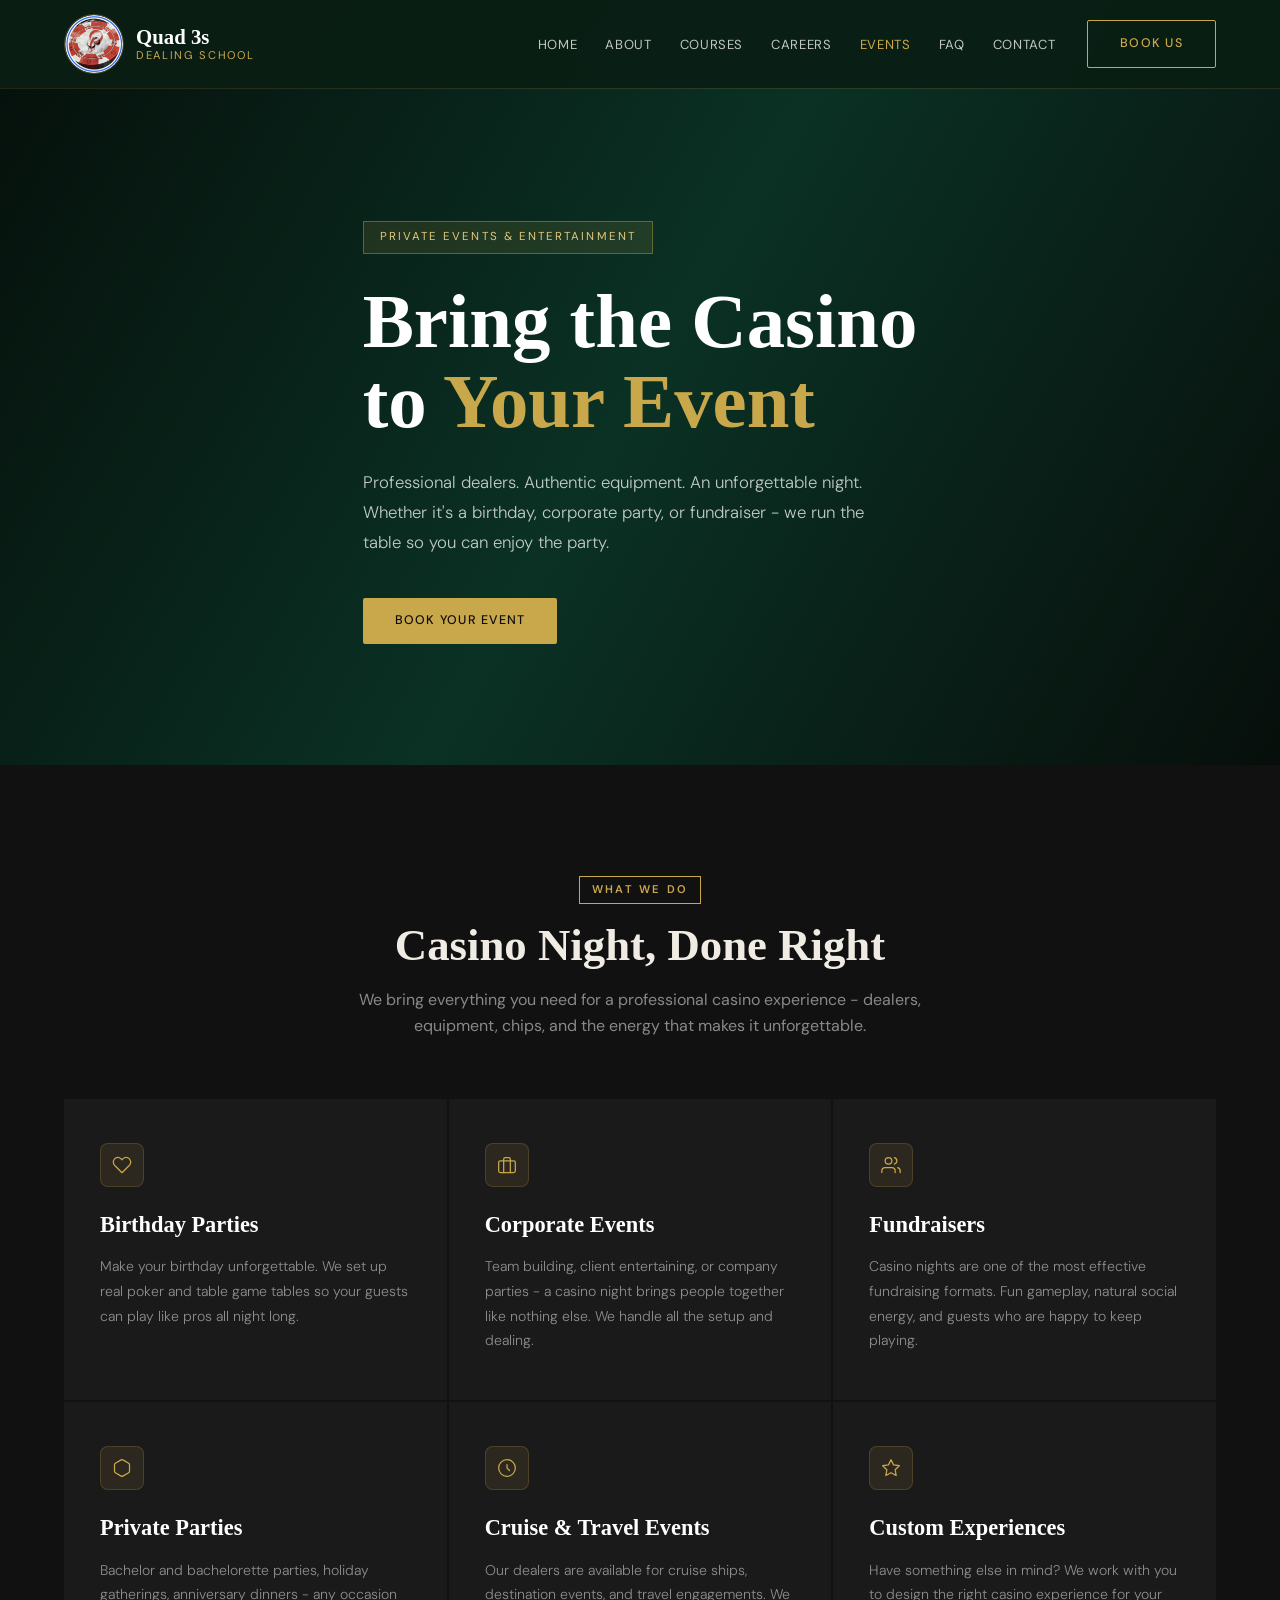
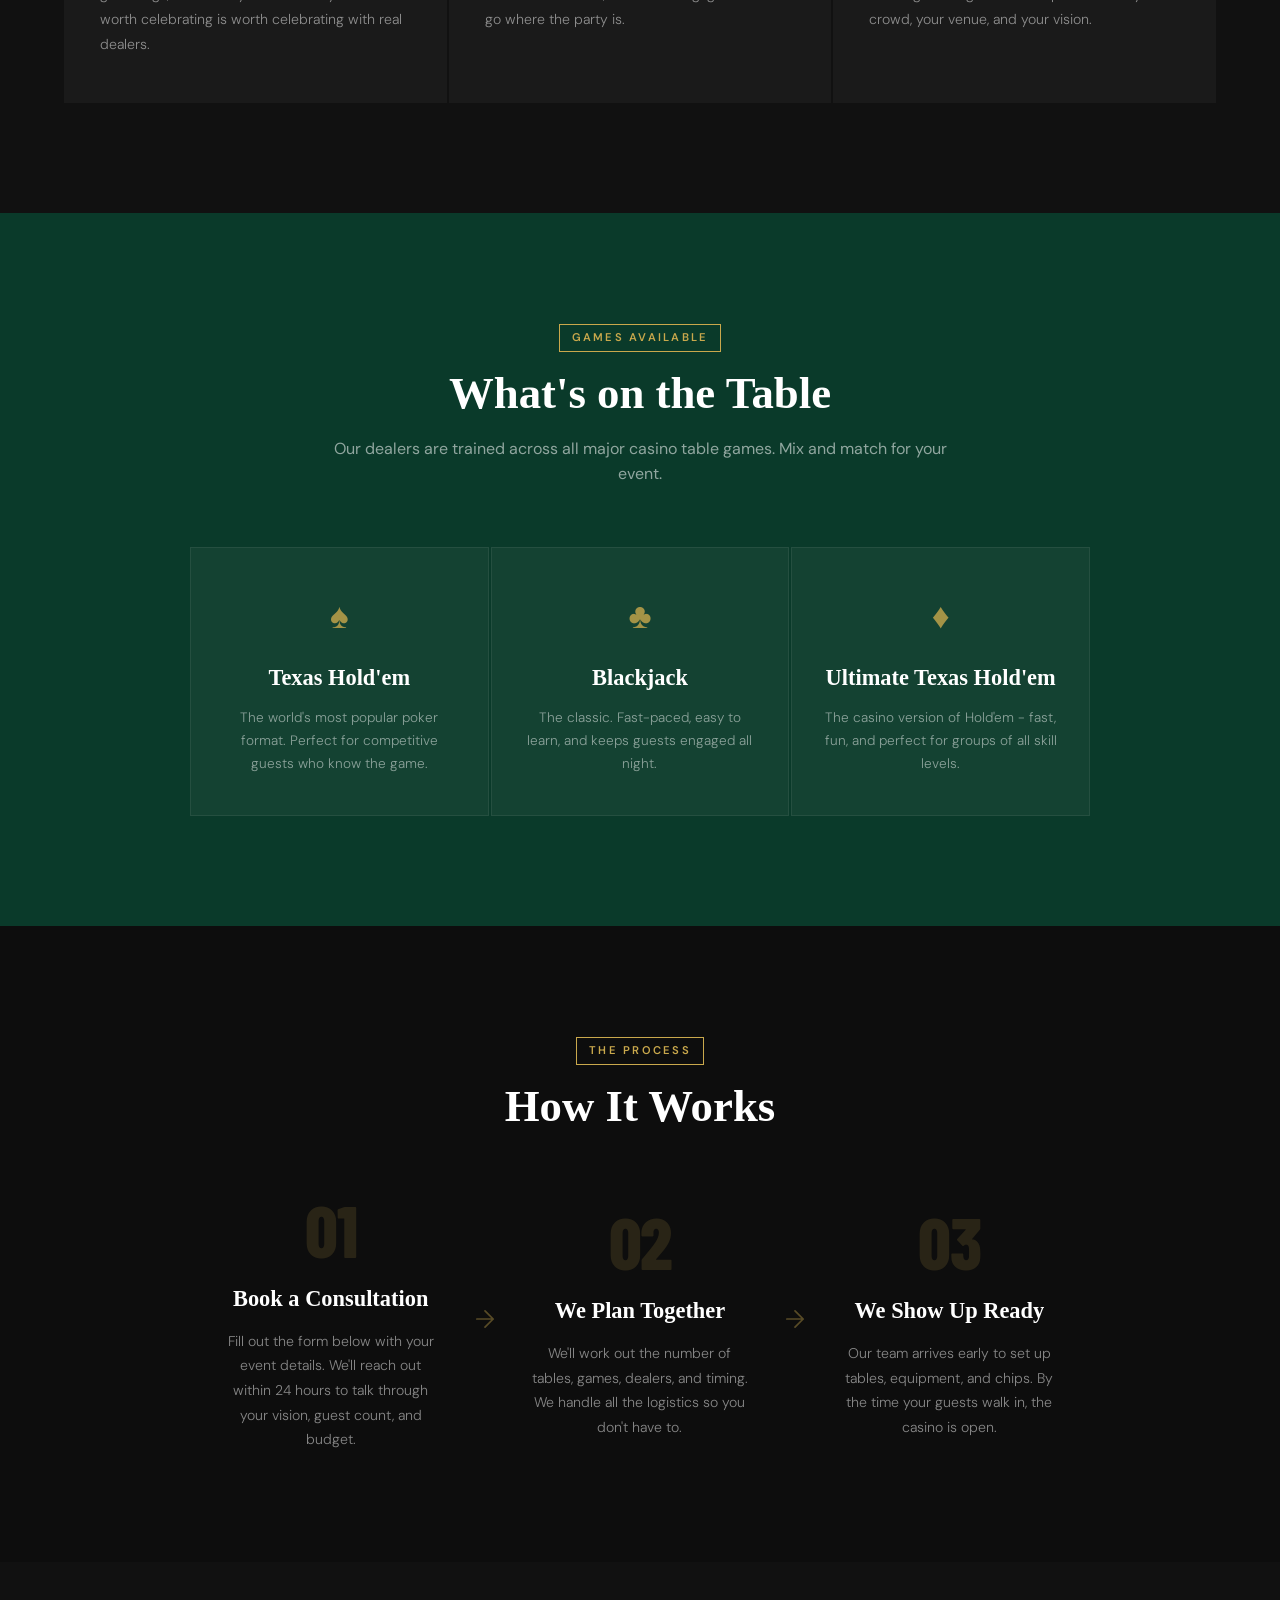
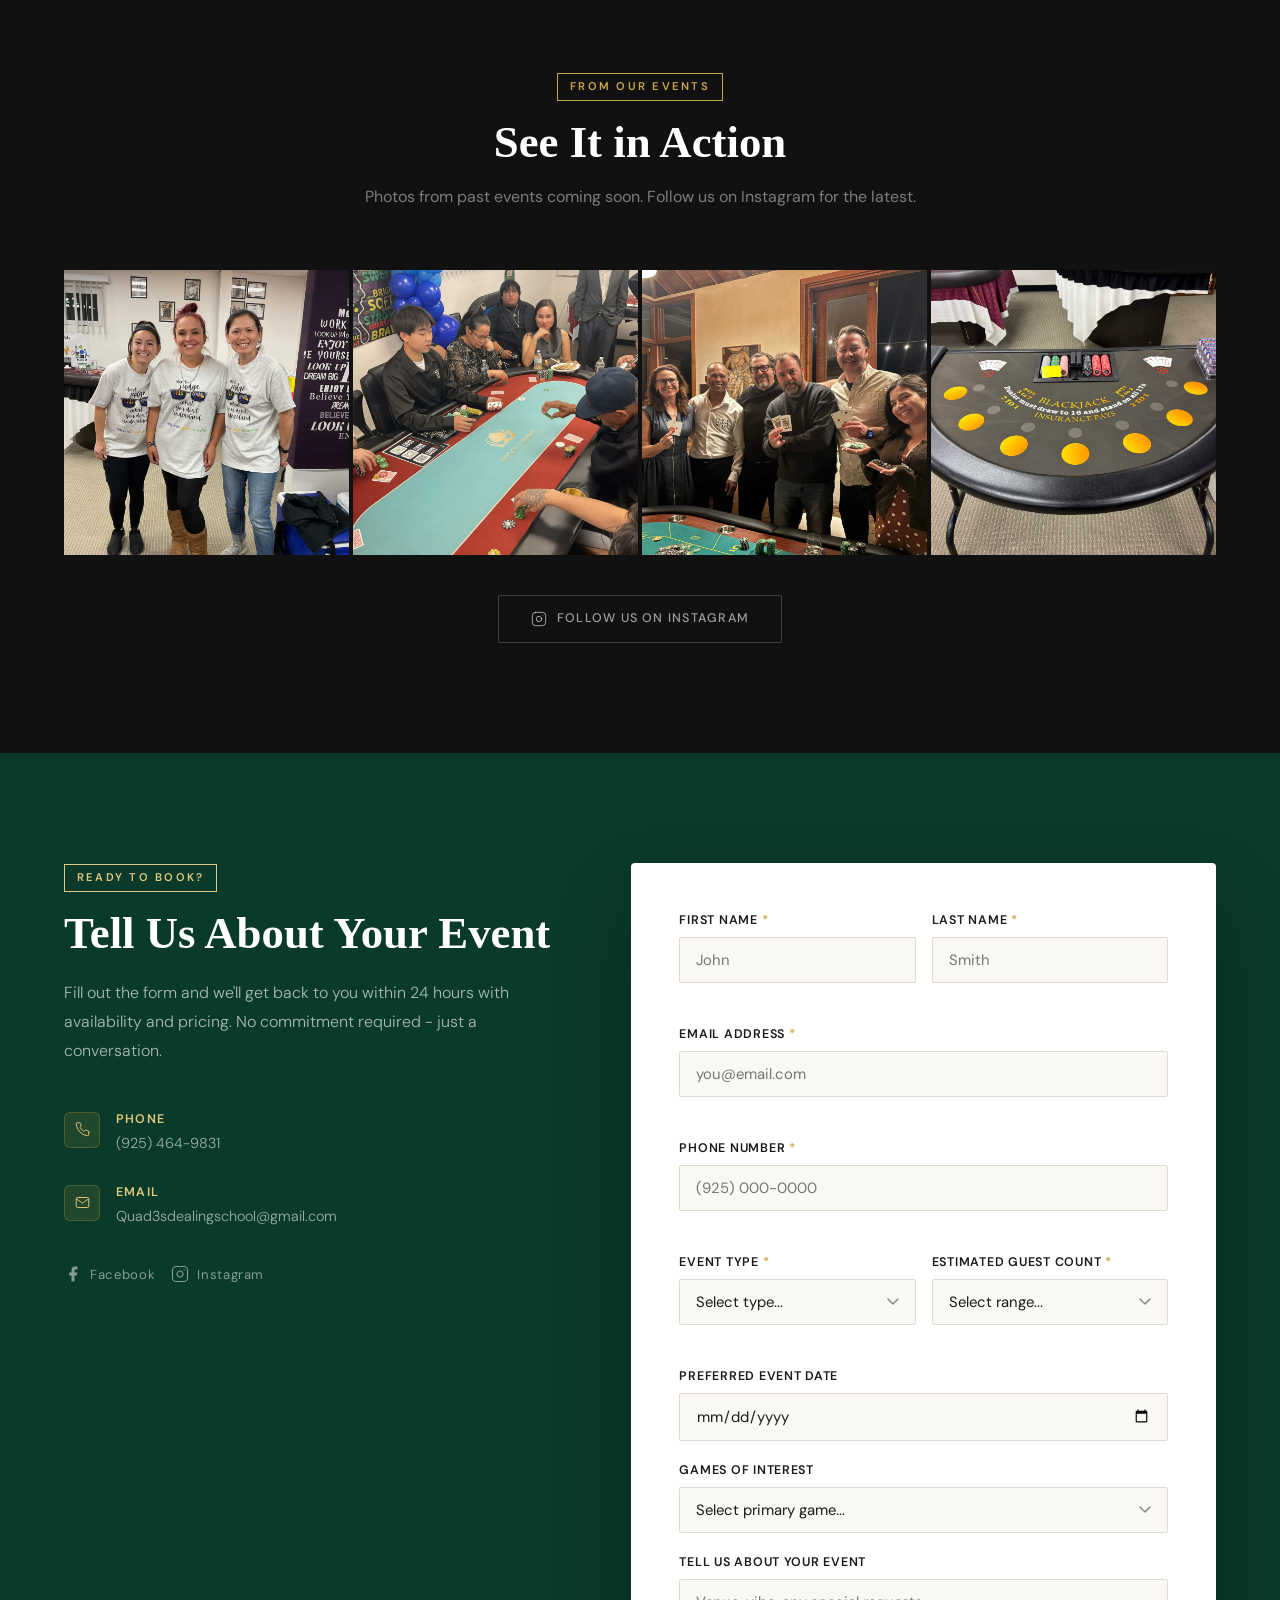
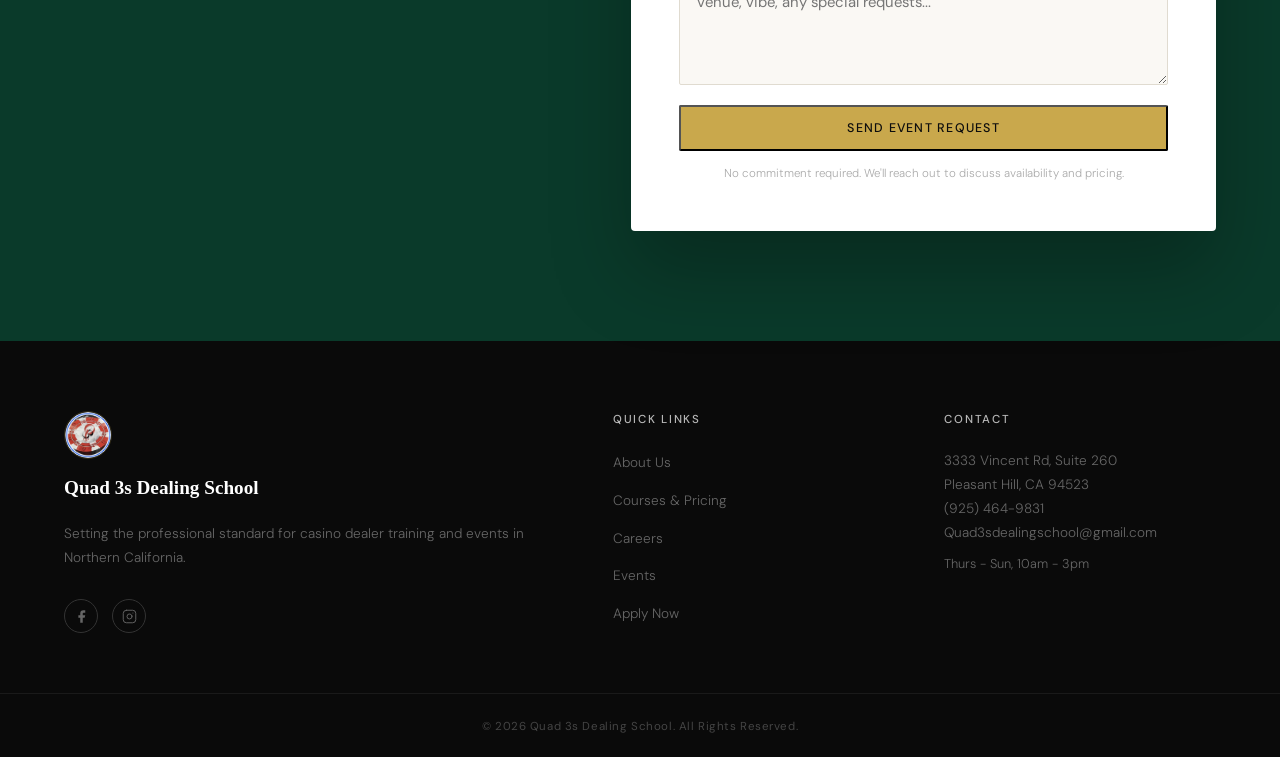
==== quad3s-events.html @ 9fac5dba "Add files via upload" ====
<!DOCTYPE html>
<html lang="en">
<head>
    <meta charset="UTF-8">
    <meta name="viewport" content="width=device-width, initial-scale=1.0">
    <title>Events & Booking | Quad 3s Dealing School</title>
    <link rel="icon" type="image/png" href="logo.png">
    <link rel="stylesheet" href="quad3s.css">
    <link rel="stylesheet" href="quad3s-events.css">
    <link rel="preconnect" href="https://fonts.googleapis.com">
    <link rel="preconnect" href="https://fonts.gstatic.com" crossorigin>
    <link href="https://fonts.googleapis.com/css2?family=Cormorant+Garamond:wght@400;600;700&family=DM+Sans:wght@300;400;500;600&family=Barlow+Condensed:wght@700;800&display=swap" rel="stylesheet">
</head>
<body class="events-page">

<!-- Sticky Navigation -->
    <nav id="navbar" class="scrolled">
        <div class="container nav-container">
            <div class="logo">
                <a href="quad3s.html">
                    <img src="logo.png" alt="Quad 3s Dealing School Logo" width="60" height="60">
                    <span class="logo-text">Quad 3s<span class="logo-sub">Dealing School</span></span>
                </a>
            </div>
            <ul class="nav-links">
                <li><a href="quad3s.html">Home</a></li>
                <li><a href="quad3s.html#about">About</a></li>
                <li><a href="quad3s.html#courses">Courses</a></li>
                <li><a href="quad3s.html#careers">Careers</a></li>
                <li><a href="quad3s-events.html" class="active">Events</a></li>
                <li><a href="quad3s.html#faq">FAQ</a></li>
                <li><a href="quad3s.html#contact">Contact</a></li>
            </ul>
            <div class="nav-cta">
                <a href="#book" class="btn btn-outline">Book Us</a>
            </div>
            <div class="menu-toggle" id="mobile-menu">
                <span class="bar"></span>
                <span class="bar"></span>
                <span class="bar"></span>
            </div>
        </div>
    </nav>

<!-- Events Hero -->
    <header class="events-hero">
        <div class="events-hero-overlay"></div>
        <div class="container events-hero-content">
            <div class="hero-badge">Private Events & Entertainment</div>
            <h1>Bring the Casino<br>to <span class="text-gold">Your Event</span></h1>
            <p>Professional dealers. Authentic equipment. An unforgettable night. Whether it's a birthday, corporate party, or fundraiser - we run the table so you can enjoy the party.</p>
            <a href="#book" class="btn btn-primary">Book Your Event</a>
        </div>
    </header>

<!-- What We Offer -->
    <section class="events-what">
        <div class="container">
            <div class="section-header">
                <div class="section-label">What We Do</div>
                <h2>Casino Night, Done Right</h2>
                <p>We bring everything you need for a professional casino experience - dealers, equipment, chips, and the energy that makes it unforgettable.</p>
            </div>
            <div class="events-offer-grid">
                <div class="offer-card">
                    <div class="offer-icon">
                        <svg viewBox="0 0 24 24" fill="none" stroke="currentColor" stroke-width="1.5" stroke-linecap="round" stroke-linejoin="round"><path d="M20.84 4.61a5.5 5.5 0 0 0-7.78 0L12 5.67l-1.06-1.06a5.5 5.5 0 0 0-7.78 7.78l1.06 1.06L12 21.23l7.78-7.78 1.06-1.06a5.5 5.5 0 0 0 0-7.78z"/></svg>
                    </div>
                    <h3>Birthday Parties</h3>
                    <p>Make your birthday unforgettable. We set up real poker and table game tables so your guests can play like pros all night long.</p>
                </div>
                <div class="offer-card">
                    <div class="offer-icon">
                        <svg viewBox="0 0 24 24" fill="none" stroke="currentColor" stroke-width="1.5" stroke-linecap="round" stroke-linejoin="round"><rect x="2" y="7" width="20" height="14" rx="2" ry="2"/><path d="M16 21V5a2 2 0 0 0-2-2h-4a2 2 0 0 0-2 2v16"/></svg>
                    </div>
                    <h3>Corporate Events</h3>
                    <p>Team building, client entertaining, or company parties - a casino night brings people together like nothing else. We handle all the setup and dealing.</p>
                </div>
                <div class="offer-card">
                    <div class="offer-icon">
                        <svg viewBox="0 0 24 24" fill="none" stroke="currentColor" stroke-width="1.5" stroke-linecap="round" stroke-linejoin="round"><path d="M17 21v-2a4 4 0 0 0-4-4H5a4 4 0 0 0-4 4v2"/><circle cx="9" cy="7" r="4"/><path d="M23 21v-2a4 4 0 0 0-3-3.87"/><path d="M16 3.13a4 4 0 0 1 0 7.75"/></svg>
                    </div>
                    <h3>Fundraisers</h3>
                    <p>Casino nights are one of the most effective fundraising formats. Fun gameplay, natural social energy, and guests who are happy to keep playing.</p>
                </div>
                <div class="offer-card">
                    <div class="offer-icon">
                        <svg viewBox="0 0 24 24" fill="none" stroke="currentColor" stroke-width="1.5" stroke-linecap="round" stroke-linejoin="round"><path d="M21 16V8a2 2 0 0 0-1-1.73l-7-4a2 2 0 0 0-2 0l-7 4A2 2 0 0 0 3 8v8a2 2 0 0 0 1 1.73l7 4a2 2 0 0 0 2 0l7-4A2 2 0 0 0 21 16z"/></svg>
                    </div>
                    <h3>Private Parties</h3>
                    <p>Bachelor and bachelorette parties, holiday gatherings, anniversary dinners - any occasion worth celebrating is worth celebrating with real dealers.</p>
                </div>
                <div class="offer-card">
                    <div class="offer-icon">
                        <svg viewBox="0 0 24 24" fill="none" stroke="currentColor" stroke-width="1.5" stroke-linecap="round" stroke-linejoin="round"><circle cx="12" cy="12" r="10"/><path d="M12 8v4l3 3"/></svg>
                    </div>
                    <h3>Cruise &amp; Travel Events</h3>
                    <p>Our dealers are available for cruise ships, destination events, and travel engagements. We go where the party is.</p>
                </div>
                <div class="offer-card">
                    <div class="offer-icon">
                        <svg viewBox="0 0 24 24" fill="none" stroke="currentColor" stroke-width="1.5" stroke-linecap="round" stroke-linejoin="round"><polygon points="12 2 15.09 8.26 22 9.27 17 14.14 18.18 21.02 12 17.77 5.82 21.02 7 14.14 2 9.27 8.91 8.26 12 2"/></svg>
                    </div>
                    <h3>Custom Experiences</h3>
                    <p>Have something else in mind? We work with you to design the right casino experience for your crowd, your venue, and your vision.</p>
                </div>
            </div>
        </div>
    </section>

<!-- Games We Run -->
    <section class="events-games">
        <div class="container">
            <div class="section-header">
                <div class="section-label">Games Available</div>
                <h2>What's on the Table</h2>
                <p>Our dealers are trained across all major casino table games. Mix and match for your event.</p>
            </div>
            <div class="games-grid">
                <div class="game-item">
                    <span class="game-suit">♠</span>
                    <h3>Texas Hold'em</h3>
                    <p>The world's most popular poker format. Perfect for competitive guests who know the game.</p>
                </div>
                <div class="game-item">
                    <span class="game-suit">♣</span>
                    <h3>Blackjack</h3>
                    <p>The classic. Fast-paced, easy to learn, and keeps guests engaged all night.</p>
                </div>
                <div class="game-item">
                    <span class="game-suit">♦</span>
                    <h3>Ultimate Texas Hold'em</h3>
                    <p>The casino version of Hold'em - fast, fun, and perfect for groups of all skill levels.</p>
                </div>
            </div>
        </div>
    </section>

<!-- How It Works -->
    <section class="events-how">
        <div class="container">
            <div class="section-header">
                <div class="section-label">The Process</div>
                <h2>How It Works</h2>
            </div>
            <div class="steps-grid">
                <div class="step">
                    <div class="step-number">01</div>
                    <h3>Book a Consultation</h3>
                    <p>Fill out the form below with your event details. We'll reach out within 24 hours to talk through your vision, guest count, and budget.</p>
                </div>
                <div class="step-arrow">
                    <svg viewBox="0 0 24 24" fill="none" stroke="currentColor" stroke-width="1.5" stroke-linecap="round" stroke-linejoin="round"><path d="M5 12h14M12 5l7 7-7 7"/></svg>
                </div>
                <div class="step">
                    <div class="step-number">02</div>
                    <h3>We Plan Together</h3>
                    <p>We'll work out the number of tables, games, dealers, and timing. We handle all the logistics so you don't have to.</p>
                </div>
                <div class="step-arrow">
                    <svg viewBox="0 0 24 24" fill="none" stroke="currentColor" stroke-width="1.5" stroke-linecap="round" stroke-linejoin="round"><path d="M5 12h14M12 5l7 7-7 7"/></svg>
                </div>
                <div class="step">
                    <div class="step-number">03</div>
                    <h3>We Show Up Ready</h3>
                    <p>Our team arrives early to set up tables, equipment, and chips. By the time your guests walk in, the casino is open.</p>
                </div>
            </div>
        </div>
    </section>

<!-- Gallery Placeholder -->
    <section class="events-gallery">
        <div class="container">
            <div class="section-header">
                <div class="section-label">From Our Events</div>
                <h2>See It in Action</h2>
                <p>Photos from past events coming soon. Follow us on Instagram for the latest.</p>
            </div>
            <div class="gallery-grid">
                <div class="gallery-item">
                    <img src="eventpicture1.jpg" alt="Quad 3s event photo">
                </div>
                <div class="gallery-item">
                    <img src="eventpicture2.jpg" alt="Quad 3s event photo">
                </div>
                <div class="gallery-item">
                    <img src="eventpicture3.jpg" alt="Quad 3s event photo">
                </div>
                <div class="gallery-item">
                    <img src="eventpicture4.jpg" alt="Quad 3s event photo">
                </div>
            </div>
            <div class="gallery-cta">
                <a href="https://www.instagram.com/quad_3s_dealing_school/" target="_blank" rel="noopener" class="btn btn-outline-dark">
                    <svg viewBox="0 0 24 24" fill="none" stroke="currentColor" stroke-width="1.5" stroke-linecap="round" stroke-linejoin="round"><rect x="2" y="2" width="20" height="20" rx="5" ry="5"/><path d="M16 11.37A4 4 0 1 1 12.63 8 4 4 0 0 1 16 11.37z"/><line x1="17.5" y1="6.5" x2="17.51" y2="6.5"/></svg>
                    Follow Us on Instagram
                </a>
            </div>
        </div>
    </section>

<!-- Booking Form -->
    <section class="events-book" id="book">
        <div class="container">
            <div class="book-grid">
                <div class="book-info">
                    <div class="section-label light">Ready to Book?</div>
                    <h2>Tell Us About Your Event</h2>
                    <p>Fill out the form and we'll get back to you within 24 hours with availability and pricing. No commitment required - just a conversation.</p>
                    <div class="apply-details">
                        <div class="apply-detail-item">
                            <div class="detail-icon-wrap">
                                <svg viewBox="0 0 24 24" fill="none" stroke="currentColor" stroke-width="1.5" stroke-linecap="round" stroke-linejoin="round"><path d="M22 16.92v3a2 2 0 0 1-2.18 2 19.79 19.79 0 0 1-8.63-3.07A19.5 19.5 0 0 1 4.99 12 19.79 19.79 0 0 1 1.94 3.4 2 2 0 0 1 3.9 1.22h3a2 2 0 0 1 2 1.72 12.84 12.84 0 0 0 .7 2.81 2 2 0 0 1-.45 2.11L8.09 8.91a16 16 0 0 0 6 6l1.27-1.27a2 2 0 0 1 2.11-.45 12.84 12.84 0 0 0 2.81.7A2 2 0 0 1 22 16.92z"/></svg>
                            </div>
                            <div>
                                <strong>Phone</strong>
                                <span>(925) 464-9831</span>
                            </div>
                        </div>
                        <div class="apply-detail-item">
                            <div class="detail-icon-wrap">
                                <svg viewBox="0 0 24 24" fill="none" stroke="currentColor" stroke-width="1.5" stroke-linecap="round" stroke-linejoin="round"><path d="M4 4h16c1.1 0 2 .9 2 2v12c0 1.1-.9 2-2 2H4c-1.1 0-2-.9-2-2V6c0-1.1.9-2 2-2z"/><polyline points="22,6 12,13 2,6"/></svg>
                            </div>
                            <div>
                                <strong>Email</strong>
                                <span><a href="mailto:Quad3sdealingschool@gmail.com" style="color:rgba(255,255,255,0.6)">Quad3sdealingschool@gmail.com</a></span>
                            </div>
                        </div>
                    </div>
                    <div class="apply-social">
                        <a href="https://www.facebook.com/Quad3sDealingSchool/" target="_blank" rel="noopener" class="social-link">
                            <svg viewBox="0 0 24 24" fill="currentColor"><path d="M18 2h-3a5 5 0 0 0-5 5v3H7v4h3v8h4v-8h3l1-4h-4V7a1 1 0 0 1 1-1h3z"/></svg>
                            Facebook
                        </a>
                        <a href="https://www.instagram.com/quad_3s_dealing_school/" target="_blank" rel="noopener" class="social-link">
                            <svg viewBox="0 0 24 24" fill="none" stroke="currentColor" stroke-width="1.5" stroke-linecap="round" stroke-linejoin="round"><rect x="2" y="2" width="20" height="20" rx="5" ry="5"/><path d="M16 11.37A4 4 0 1 1 12.63 8 4 4 0 0 1 16 11.37z"/><line x1="17.5" y1="6.5" x2="17.51" y2="6.5"/></svg>
                            Instagram
                        </a>
                    </div>
                </div>
                <div class="apply-form-wrap">
                    <form id="eventForm" class="apply-form" novalidate>
                        <div id="event-form-success" class="form-success hidden">
                            <div class="success-icon">✓</div>
                            <h3>Request Received!</h3>
                            <p>We'll be in touch within 24 hours to discuss your event.</p>
                        </div>
                        <div id="event-form-fields">
                            <div class="form-row">
                                <div class="form-group">
                                    <label for="evtFirstName">First Name <span class="req">*</span></label>
                                    <input type="text" id="evtFirstName" name="firstName" placeholder="John" required>
                                    <span class="field-error" id="evtFirstNameError"></span>
                                </div>
                                <div class="form-group">
                                    <label for="evtLastName">Last Name <span class="req">*</span></label>
                                    <input type="text" id="evtLastName" name="lastName" placeholder="Smith" required>
                                    <span class="field-error" id="evtLastNameError"></span>
                                </div>
                            </div>
                            <div class="form-group">
                                <label for="evtEmail">Email Address <span class="req">*</span></label>
                                <input type="email" id="evtEmail" name="email" placeholder="you@email.com" required>
                                <span class="field-error" id="evtEmailError"></span>
                            </div>
                            <div class="form-group">
                                <label for="evtPhone">Phone Number <span class="req">*</span></label>
                                <input type="tel" id="evtPhone" name="phone" placeholder="(925) 000-0000" required>
                                <span class="field-error" id="evtPhoneError"></span>
                            </div>
                            <div class="form-row">
                                <div class="form-group">
                                    <label for="evtType">Event Type <span class="req">*</span></label>
                                    <select id="evtType" name="eventType" required>
                                        <option value="" disabled selected>Select type...</option>
                                        <option value="birthday">Birthday Party</option>
                                        <option value="corporate">Corporate Event</option>
                                        <option value="fundraiser">Fundraiser</option>
                                        <option value="private">Private Party</option>
                                        <option value="cruise">Cruise / Travel</option>
                                        <option value="other">Other</option>
                                    </select>
                                    <span class="field-error" id="evtTypeError"></span>
                                </div>
                                <div class="form-group">
                                    <label for="evtGuests">Estimated Guest Count <span class="req">*</span></label>
                                    <select id="evtGuests" name="guestCount" required>
                                        <option value="" disabled selected>Select range...</option>
                                        <option value="under25">Under 25</option>
                                        <option value="25-50">25 - 50</option>
                                        <option value="50-100">50 - 100</option>
                                        <option value="100+">100+</option>
                                    </select>
                                    <span class="field-error" id="evtGuestsError"></span>
                                </div>
                            </div>
                            <div class="form-group">
                                <label for="evtDate">Preferred Event Date</label>
                                <input type="date" id="evtDate" name="eventDate">
                            </div>
                            <div class="form-group">
                                <label for="evtGames">Games of Interest</label>
                                <select id="evtGames" name="games">
                                    <option value="" disabled selected>Select primary game...</option>
                                    <option value="holdem">Texas Hold'em</option>
                                    <option value="blackjack">Blackjack</option>
                                    <option value="ultimate">Ultimate Texas Hold'em</option>
                                    <option value="mix">Mixed / Multiple Games</option>
                                    <option value="unsure">Not Sure Yet</option>
                                </select>
                            </div>
                            <div class="form-group">
                                <label for="evtMessage">Tell us about your event</label>
                                <textarea id="evtMessage" name="message" rows="4" placeholder="Venue, vibe, any special requests..."></textarea>
                            </div>
                            <button type="submit" class="btn btn-primary btn-full" id="evtSubmitBtn">
                                <span class="btn-text">Send Event Request</span>
                                <span class="btn-loading hidden">Sending...</span>
                            </button>
                            <p id="evt-submit-error" class="form-submit-error" style="display:none;">Something went wrong. Please call us at (925) 464-9831.</p>
                            <p class="form-disclaimer">No commitment required. We'll reach out to discuss availability and pricing.</p>
                        </div>
                    </form>
                </div>
            </div>
        </div>
    </section>

<!-- Footer -->
    <footer id="contact">
        <div class="container footer-content">
            <div class="footer-col footer-brand">
                <img src="logo.png" alt="Quad 3s Logo" width="60" height="60">
                <h3>Quad 3s Dealing School</h3>
                <p>Setting the professional standard for casino dealer training and events in Northern California.</p>
                <div class="footer-social">
                    <a href="https://www.facebook.com/Quad3sDealingSchool/" target="_blank" rel="noopener" aria-label="Facebook">
                        <svg viewBox="0 0 24 24" fill="currentColor"><path d="M18 2h-3a5 5 0 0 0-5 5v3H7v4h3v8h4v-8h3l1-4h-4V7a1 1 0 0 1 1-1h3z"/></svg>
                    </a>
                    <a href="https://www.instagram.com/quad_3s_dealing_school/" target="_blank" rel="noopener" aria-label="Instagram">
                        <svg viewBox="0 0 24 24" fill="none" stroke="currentColor" stroke-width="1.5" stroke-linecap="round" stroke-linejoin="round"><rect x="2" y="2" width="20" height="20" rx="5" ry="5"/><path d="M16 11.37A4 4 0 1 1 12.63 8 4 4 0 0 1 16 11.37z"/><line x1="17.5" y1="6.5" x2="17.51" y2="6.5"/></svg>
                    </a>
                </div>
            </div>
            <div class="footer-col">
                <h4>Quick Links</h4>
                <ul>
                    <li><a href="quad3s.html#about">About Us</a></li>
                    <li><a href="quad3s.html#courses">Courses &amp; Pricing</a></li>
                    <li><a href="quad3s.html#careers">Careers</a></li>
                    <li><a href="quad3s-events.html">Events</a></li>
                    <li><a href="quad3s.html#apply">Apply Now</a></li>
                </ul>
            </div>
            <div class="footer-col">
                <h4>Contact</h4>
                <p>3333 Vincent Rd, Suite 260<br>Pleasant Hill, CA 94523</p>
                <p><a href="tel:9254649831">(925) 464-9831</a></p>
                <p><a href="mailto:Quad3sdealingschool@gmail.com">Quad3sdealingschool@gmail.com</a></p>
                <p style="margin-top:8px; font-size:0.8rem;">Thurs - Sun, 10am - 3pm</p>
            </div>
        </div>
        <div class="copyright">
            <p>&copy; 2026 Quad 3s Dealing School. All Rights Reserved.</p>
        </div>
    </footer>

    <script src="quad3s-events.js"></script>
</body>
</html>
---- quad3s.css ----
/* --- Variables & Reset --- */
:root {
    --primary-green: #0a3a2a;
    --secondary-green: #145c43;
    --gold: #c9a84c;
    --gold-light: #e2c97e;
    --dark-bg: #0d0d0d;
    --dark-card: #161616;
    --text-light: #f0ece4;
    --text-muted: #888;
    --text-dark: #1a1a1a;
    --border: rgba(201, 168, 76, 0.2);
    --font-heading: 'Fraunces', serif;
    --font-body: 'DM Sans', sans-serif;
}

* {
    margin: 0;
    padding: 0;
    box-sizing: border-box;
}

html { scroll-behavior: smooth; }

body {
    font-family: var(--font-body);
    line-height: 1.6;
    color: var(--text-dark);
    background-color: #f5f2ed;
    overflow-x: hidden;
}

a {
    text-decoration: none;
    color: inherit;
    transition: 0.3s;
}

ul { list-style: none; }

.container {
    max-width: 1200px;
    margin: 0 auto;
    padding: 0 24px;
}

.text-gold { color: var(--gold); }

.section-label {
    display: inline-block;
    font-size: 0.7rem;
    font-weight: 600;
    letter-spacing: 0.2em;
    text-transform: uppercase;
    color: var(--gold);
    border: 1px solid var(--gold);
    padding: 4px 12px;
    margin-bottom: 16px;
}

.section-label.light {
    color: var(--gold-light);
    border-color: var(--gold-light);
}

.section-header {
    text-align: center;
    max-width: 640px;
    margin: 0 auto 60px;
}

.section-header h2 {
    font-family: var(--font-heading);
    font-size: 2.8rem;
    color: var(--text-dark);
    margin-bottom: 16px;
    line-height: 1.15;
}

.section-header p {
    color: #666;
    font-size: 1rem;
}

/* --- Buttons --- */
.btn {
    display: inline-block;
    padding: 13px 32px;
    border-radius: 2px;
    font-weight: 500;
    text-transform: uppercase;
    cursor: pointer;
    font-size: 0.78rem;
    letter-spacing: 0.1em;
    transition: all 0.3s ease;
    font-family: var(--font-body);
}

.btn-primary {
    background-color: var(--gold);
    color: #0d0d0d;
}
.btn-primary:hover {
    background-color: var(--gold-light);
    transform: translateY(-1px);
    box-shadow: 0 8px 24px rgba(201,168,76,0.3);
}

.btn-outline {
    border: 1px solid var(--gold);
    color: var(--gold);
}
.btn-outline:hover {
    background-color: var(--gold);
    color: var(--dark-bg);
}

.btn-outline-light {
    border: 1px solid rgba(255,255,255,0.6);
    color: rgba(255,255,255,0.9);
}
.btn-outline-light:hover {
    background-color: rgba(255,255,255,0.12);
    border-color: #fff;
    color: #fff;
}

.btn-full {
    width: 100%;
    text-align: center;
    display: block;
}

/* --- Navbar --- */
nav {
    position: fixed;
    top: 0;
    left: 0;
    width: 100%;
    padding: 22px 0;
    z-index: 1000;
    transition: all 0.4s ease;
    background: transparent;
}

nav.scrolled {
    background: rgba(10, 30, 20, 0.97);
    backdrop-filter: blur(12px);
    box-shadow: 0 1px 0 rgba(201,168,76,0.15);
    padding: 14px 0;
}

.nav-container {
    display: flex;
    justify-content: space-between;
    align-items: center;
    gap: 32px;
}

.logo {
    display: flex;
    align-items: center;
    gap: 12px;
}

.logo img {
    border-radius: 50%;
    border: 1px solid rgba(201,168,76,0.3);
}

.logo-text {
    font-family: var(--font-heading);
    font-size: 1.3rem;
    font-weight: 700;
    color: #fff;
    display: flex;
    flex-direction: column;
    line-height: 1.1;
}

.logo-sub {
    font-size: 0.7rem;
    font-family: var(--font-body);
    font-weight: 400;
    letter-spacing: 0.15em;
    text-transform: uppercase;
    color: var(--gold);
}

.nav-links {
    display: flex;
    gap: 28px;
    margin-left: auto;
}

.nav-links a {
    color: rgba(255,255,255,0.75);
    font-size: 0.82rem;
    font-weight: 400;
    letter-spacing: 0.05em;
    text-transform: uppercase;
}
.nav-links a:hover, .nav-links a.active { color: var(--gold); }

.nav-cta { display: block; }
.menu-toggle { display: none; }

/* --- Hero --- */
.hero {
    height: 100vh;
    min-height: 700px;
    width: 100%;
    background-image: url('eventpicture5.jpg');
    background-size: cover;
    background-position: center;
    position: relative;
    display: flex;
    align-items: center;
    text-align: left;
}

.hero-overlay {
    position: absolute;
    inset: 0;
    background: linear-gradient(105deg, rgba(5,20,12,0.92) 0%, rgba(10,58,42,0.75) 60%, rgba(10,58,42,0.4) 100%);
}

.hero-noise {
    position: absolute;
    inset: 0;
    background-image: url("data:image/svg+xml,%3Csvg viewBox='0 0 200 200' xmlns='http://www.w3.org/2000/svg'%3E%3Cfilter id='n'%3E%3CfeTurbulence type='fractalNoise' baseFrequency='0.9' numOctaves='4' stitchTiles='stitch'/%3E%3C/filter%3E%3Crect width='100%25' height='100%25' filter='url(%23n)' opacity='0.03'/%3E%3C/svg%3E");
    opacity: 0.4;
    pointer-events: none;
}

.hero-content {
    position: relative;
    z-index: 2;
    color: #fff;
    max-width: 720px;
}

.hero-badge {
    display: inline-block;
    background: rgba(201,168,76,0.12);
    border: 1px solid rgba(201,168,76,0.4);
    color: var(--gold-light);
    font-size: 0.72rem;
    letter-spacing: 0.18em;
    text-transform: uppercase;
    padding: 6px 16px;
    margin-bottom: 28px;
    font-family: var(--font-body);
    animation: fadeUp 0.8s ease both;
}

.hero-content h1 {
    font-family: var(--font-heading);
    font-size: clamp(2.8rem, 5.5vw, 4.5rem);
    line-height: 1.1;
    margin-bottom: 24px;
    animation: fadeUp 0.8s 0.15s ease both;
    font-weight: 700;
}

.hero-content p {
    font-size: 1.05rem;
    line-height: 1.75;
    margin-bottom: 40px;
    opacity: 0.8;
    max-width: 520px;
    animation: fadeUp 0.8s 0.3s ease both;
    font-weight: 300;
}

.hero-buttons {
    display: flex;
    gap: 16px;
    animation: fadeUp 0.8s 0.45s ease both;
}

.hero-scroll-hint {
    position: absolute;
    bottom: 40px;
    right: 40px;
    display: flex;
    flex-direction: column;
    align-items: center;
    gap: 10px;
    color: rgba(255,255,255,0.4);
    font-size: 0.65rem;
    letter-spacing: 0.15em;
    text-transform: uppercase;
    z-index: 2;
    animation: fadeUp 1s 1s ease both;
}

.scroll-line {
    width: 1px;
    height: 50px;
    background: linear-gradient(to bottom, rgba(255,255,255,0.4), transparent);
    animation: scrollPulse 2s ease-in-out infinite;
}

@keyframes scrollPulse {
    0%, 100% { opacity: 0.4; transform: scaleY(1); }
    50% { opacity: 0.9; transform: scaleY(0.85); }
}

@keyframes fadeUp {
    from { opacity: 0; transform: translateY(22px); }
    to { opacity: 1; transform: translateY(0); }
}

/* --- Stats --- */
.stats-section {
    background-color: var(--dark-bg);
    color: #fff;
    padding: 48px 0;
    border-bottom: 1px solid rgba(255,255,255,0.05);
}

.stats-grid {
    display: flex;
    justify-content: center;
    align-items: center;
}

.stat-box {
    text-align: center;
    flex: 1;
    padding: 16px 32px;
}

.stat-box h3 {
    font-size: 3rem;
    color: var(--gold);
    font-family: var(--font-heading);
    line-height: 1;
    margin-bottom: 8px;
}

.stat-box p {
    font-size: 0.75rem;
    text-transform: uppercase;
    letter-spacing: 0.15em;
    color: rgba(255,255,255,0.5);
}

.stat-divider {
    width: 1px;
    height: 60px;
    background: rgba(255,255,255,0.1);
    flex-shrink: 0;
}

/* --- Bio Section --- */
.bio-section {
    background: var(--dark-bg);
    padding: 80px 0;
}

.bio-card {
    max-width: 800px;
    margin: 0 auto;
    border-left: 3px solid var(--gold);
    padding-left: 48px;
}

.bio-card .section-label {
    color: var(--gold);
    border-color: var(--gold);
}

.bio-card h2 {
    font-family: 'Barlow Condensed', var(--font-heading), serif;
    font-size: 3rem;
    font-weight: 800;
    text-transform: uppercase;
    color: #fff;
    letter-spacing: 0.04em;
    margin-bottom: 4px;
    line-height: 1;
}

.bio-title {
    font-size: 0.8rem;
    font-weight: 600;
    letter-spacing: 0.2em;
    text-transform: uppercase;
    color: var(--gold);
    margin-bottom: 20px !important;
}

.bio-card p {
    color: rgba(255,255,255,0.7);
    font-size: 1rem;
    line-height: 1.85;
    font-weight: 300;
}

/* --- Intro subhead --- */
.intro-subhead {
    font-size: 0.78rem !important;
    font-weight: 600 !important;
    letter-spacing: 0.15em !important;
    text-transform: uppercase !important;
    color: var(--gold) !important;
    margin-bottom: 12px !important;
    margin-top: -8px !important;
}

/* --- Price amount sizing fix --- */
.price-amount {
    font-family: var(--font-body) !important;
    font-size: 1rem !important;
    font-weight: 600 !important;
    color: var(--gold) !important;
    letter-spacing: 0.02em !important;
}

/* --- Social links in apply section --- */
.apply-social {
    display: flex;
    gap: 16px;
    margin-top: 36px;
}

.social-link {
    display: flex;
    align-items: center;
    gap: 8px;
    color: rgba(255,255,255,0.5);
    font-size: 0.82rem;
    font-weight: 400;
    letter-spacing: 0.05em;
    transition: color 0.3s ease;
}

.social-link:hover { color: var(--gold-light); }

.social-link svg {
    width: 18px;
    height: 18px;
}

/* --- Footer social icons --- */
.footer-social {
    display: flex;
    gap: 14px;
    margin-top: 16px;
}

.footer-social a {
    width: 34px;
    height: 34px;
    border: 1px solid #333;
    border-radius: 50%;
    display: flex;
    align-items: center;
    justify-content: center;
    color: #666;
    transition: all 0.3s ease;
}

.footer-social a:hover {
    border-color: var(--gold);
    color: var(--gold);
}

.footer-social svg {
    width: 15px;
    height: 15px;
}

/* --- Partners Strip --- */
.partners-section {
    background: #f5f2ed;
    border-top: 1px solid #e8e4dc;
    border-bottom: 1px solid #e8e4dc;
    padding: 28px 0;
}

.partners-label {
    text-align: center;
    font-size: 0.68rem;
    font-weight: 600;
    letter-spacing: 0.2em;
    text-transform: uppercase;
    color: #aaa;
    margin-bottom: 20px;
}

.partners-grid {
    display: flex;
    justify-content: center;
    align-items: center;
    gap: 60px;
    flex-wrap: wrap;
}

.partner-item {
    font-family: var(--font-heading);
    font-size: 1.1rem;
    color: #999;
    letter-spacing: 0.05em;
    transition: color 0.3s ease;
    font-weight: 600;
}

.partner-item:hover { color: var(--gold); }

/* --- Form Error --- */
.form-submit-error {
    text-align: center;
    font-size: 0.8rem;
    color: #c0392b;
    margin-top: 10px;
    font-weight: 400;
}

/* --- About / Intro --- */
.intro-section {
    padding: 110px 0;
    background: #f5f2ed;
}

.grid-2 {
    display: grid;
    grid-template-columns: 1fr 1fr;
    gap: 80px;
    align-items: center;
}

.image-frame {
    position: relative;
    display: inline-block;
    width: 100%;
}

.image-frame img {
    width: 100%;
    max-width: 480px;
    height: 520px;
    object-fit: cover;
    display: block;
    border-radius: 2px;
    position: relative;
    z-index: 1;
}

.image-accent {
    position: absolute;
    bottom: -20px;
    right: -20px;
    width: 100%;
    height: 100%;
    border: 2px solid var(--gold);
    border-radius: 2px;
    z-index: 0;
    opacity: 0.4;
}

.intro-text h2 {
    font-family: var(--font-heading);
    font-size: 2.8rem;
    color: var(--text-dark);
    margin-bottom: 20px;
    line-height: 1.15;
}

.intro-text > p {
    color: #555;
    font-size: 1rem;
    margin-bottom: 36px;
    line-height: 1.8;
    font-weight: 300;
}

.feature-list {
    display: flex;
    flex-direction: column;
    gap: 24px;
}

.feature-list li {
    display: flex;
    gap: 18px;
    align-items: flex-start;
}

.feature-icon {
    width: 36px;
    height: 36px;
    background: rgba(201,168,76,0.1);
    border: 1px solid rgba(201,168,76,0.25);
    border-radius: 6px;
    display: flex;
    align-items: center;
    justify-content: center;
    flex-shrink: 0;
    color: var(--gold);
    margin-top: 2px;
}

.feature-icon svg {
    width: 16px;
    height: 16px;
}

.feature-list li > div:last-child {
    display: flex;
    flex-direction: column;
    gap: 3px;
}

.feature-list li strong {
    font-size: 0.95rem;
    color: var(--text-dark);
}

.feature-list li span {
    font-size: 0.88rem;
    color: #777;
    font-weight: 300;
}

/* --- Equipment Strip --- */
.equipment-strip {
    position: relative;
    height: 480px;
    overflow: hidden;
    display: flex;
    align-items: center;
}

.equipment-bg {
    position: absolute;
    inset: 0;
    width: 100%;
    height: 100%;
    object-fit: cover;
    object-position: center;
    display: block;
}

.equipment-overlay {
    position: absolute;
    inset: 0;
    background: linear-gradient(
        to right,
        rgba(5, 20, 12, 0.88) 0%,
        rgba(10, 58, 42, 0.7) 50%,
        rgba(5, 20, 12, 0.2) 100%
    );
    z-index: 1;
}

.equipment-content {
    position: relative;
    z-index: 2;
}

.equipment-text {
    max-width: 480px;
}

.equipment-text h2 {
    font-family: var(--font-heading);
    font-size: 2.8rem;
    color: #fff;
    line-height: 1.15;
    margin-bottom: 16px;
}

.equipment-text p {
    font-size: 1rem;
    color: rgba(255,255,255,0.7);
    line-height: 1.8;
    font-weight: 300;
}

@media (max-width: 768px) {
    .equipment-strip { height: 360px; }
    .equipment-overlay {
        background: rgba(5, 20, 12, 0.82);
    }
    .equipment-text h2 { font-size: 2rem; }
}

/* --- Courses & Pricing --- */
.courses-section {
    padding: 110px 0;
    background: #fff;
}

.courses-grid {
    display: grid;
    grid-template-columns: repeat(3, 1fr);
    gap: 2px;
    align-items: stretch;
}

.course-card {
    background: #faf8f4;
    padding: 48px 36px;
    position: relative;
    transition: all 0.3s ease;
    border: 1px solid #ede9e0;
    border-bottom: 3px solid transparent;
    display: flex;
    flex-direction: column;
}

.course-card:hover {
    background: #fff;
    border-color: #ddd;
    border-bottom-color: var(--gold);
    transform: translateY(-4px);
    box-shadow: 0 20px 40px rgba(0,0,0,0.08);
}

.course-card.featured {
    background: var(--primary-green);
    color: #fff;
    border-color: transparent;
    border-bottom-color: var(--gold);
    box-shadow: 0 20px 60px rgba(10,58,42,0.35);
    transform: translateY(-8px);
}

.course-card.featured:hover {
    transform: translateY(-12px);
    box-shadow: 0 30px 70px rgba(10,58,42,0.4);
}

.course-card.featured h3 { color: #fff; }
.course-card.featured p { color: rgba(255,255,255,0.7); }

.course-badge {
    display: inline-block;
    background: var(--gold);
    color: #0d0d0d;
    font-size: 0.65rem;
    letter-spacing: 0.1em;
    text-transform: uppercase;
    padding: 4px 12px;
    margin-bottom: 20px;
    font-weight: 600;
    align-self: flex-start;
}

.course-suit {
    font-size: 1.8rem;
    color: var(--gold);
    margin-bottom: 16px;
    display: block;
}

.course-card h3 {
    font-family: var(--font-heading);
    font-size: 1.6rem;
    color: var(--text-dark);
    margin-bottom: 14px;
}

.course-card > p {
    font-size: 0.9rem;
    color: #666;
    line-height: 1.75;
    font-weight: 300;
    margin-bottom: 28px;
}

.course-card.featured > p { color: rgba(255,255,255,0.7); }

.course-price {
    display: flex;
    flex-direction: column;
    gap: 4px;
    padding: 20px 0;
    border-top: 1px solid rgba(0,0,0,0.08);
    border-bottom: 1px solid rgba(0,0,0,0.08);
    margin-bottom: 24px;
}

.course-card.featured .course-price {
    border-color: rgba(255,255,255,0.15);
}

.price-amount {
    font-family: var(--font-heading);
    font-size: 2.2rem;
    font-weight: 700;
    color: var(--gold);
    line-height: 1;
}

.price-note {
    font-size: 0.75rem;
    color: #999;
    font-weight: 300;
}

.course-card.featured .price-note { color: rgba(255,255,255,0.45); }

.course-includes {
    list-style: none;
    display: flex;
    flex-direction: column;
    gap: 10px;
    margin-bottom: 32px;
    flex: 1;
}

.course-includes li {
    display: flex;
    align-items: center;
    gap: 10px;
    font-size: 0.85rem;
    color: #555;
    font-weight: 300;
}

.course-card.featured .course-includes li { color: rgba(255,255,255,0.75); }

.course-includes li svg {
    width: 14px;
    height: 14px;
    color: var(--gold);
    flex-shrink: 0;
}

.btn-enroll {
    display: block;
    width: 100%;
    text-align: center;
    padding: 13px 24px;
    border: 1px solid var(--gold);
    color: var(--gold);
    font-size: 0.78rem;
    font-weight: 600;
    letter-spacing: 0.1em;
    text-transform: uppercase;
    border-radius: 2px;
    transition: all 0.3s ease;
    font-family: var(--font-body);
    margin-top: auto;
}

.btn-enroll:hover {
    background: var(--gold);
    color: #0d0d0d;
}

.btn-enroll-light {
    background: var(--gold);
    color: #0d0d0d;
    border-color: var(--gold);
}

.btn-enroll-light:hover {
    background: var(--gold-light);
    border-color: var(--gold-light);
    color: #0d0d0d;
}

.pricing-note {
    text-align: center;
    margin-top: 40px;
    font-size: 0.9rem;
    color: #888;
    font-weight: 300;
}

.pricing-note a {
    color: var(--gold);
    font-weight: 500;
}
.pricing-note a:hover { text-decoration: underline; }

/* --- Testimonials --- */
.testimonials {
    background: var(--dark-bg);
    color: #fff;
    padding: 110px 0;
    text-align: center;
    position: relative;
    overflow: hidden;
}

.testimonials::before {
    content: '❝';
    position: absolute;
    top: -60px;
    left: 50%;
    transform: translateX(-50%);
    font-size: 20rem;
    color: rgba(255,255,255,0.015);
    font-family: Georgia, serif;
    pointer-events: none;
}

.testimonials h2 {
    font-family: var(--font-heading);
    font-size: 2.8rem;
    margin-bottom: 56px;
}

.testimonial-slider {
    max-width: 720px;
    margin: 0 auto 36px;
    min-height: 180px;
    position: relative;
}

.testimonial-slide { display: none; animation: fadeEffect 0.8s ease; }
.testimonial-slide.active { display: block; }

.quote-mark {
    font-family: Georgia, serif;
    font-size: 5rem;
    color: var(--gold);
    line-height: 0.5;
    margin-bottom: 16px;
    opacity: 0.6;
}

.quote {
    font-size: 1.2rem;
    font-style: italic;
    line-height: 1.8;
    color: rgba(255,255,255,0.85);
    margin-bottom: 32px;
    font-family: var(--font-heading);
    font-weight: 400;
}

.author h4 {
    color: var(--gold);
    font-size: 0.9rem;
    font-weight: 600;
    letter-spacing: 0.08em;
    text-transform: uppercase;
    margin-bottom: 4px;
}

.author p {
    color: rgba(255,255,255,0.4);
    font-size: 0.8rem;
    letter-spacing: 0.05em;
}

.testimonial-dots {
    display: flex;
    justify-content: center;
    gap: 10px;
}

.dot {
    width: 6px;
    height: 6px;
    border-radius: 50%;
    background: rgba(255,255,255,0.2);
    cursor: pointer;
    transition: all 0.3s ease;
    border: none;
}

.dot.active {
    background: var(--gold);
    width: 24px;
    border-radius: 3px;
}

@keyframes fadeEffect {
    from { opacity: 0; transform: translateY(12px); }
    to { opacity: 1; transform: translateY(0); }
}

/* --- Careers --- */
.careers-section {
    padding: 110px 0;
    background: #f5f2ed;
}

.careers-grid {
    display: grid;
    grid-template-columns: repeat(3, 1fr);
    gap: 2px;
}

.career-card {
    background: #fff;
    padding: 44px 40px;
    transition: all 0.3s ease;
    border-left: 3px solid transparent;
    border: 1px solid #ede9e0;
    border-left: 3px solid transparent;
}

.career-card:hover {
    border-left-color: var(--gold);
    padding-left: 44px;
}

.career-card h3 {
    font-family: var(--font-heading);
    font-size: 1.5rem;
    color: var(--text-dark);
    margin-bottom: 12px;
}

.career-card p {
    color: #666;
    font-size: 0.9rem;
    line-height: 1.75;
    font-weight: 300;
}

/* --- FAQ --- */
.faq-section {
    padding: 110px 0;
    background: #fff;
}

.faq-grid {
    max-width: 800px;
    margin: 0 auto;
    display: flex;
    flex-direction: column;
    gap: 0;
    border: 1px solid #ede9e0;
    border-radius: 4px;
    overflow: hidden;
}

.faq-item {
    border-bottom: 1px solid #ede9e0;
}

.faq-item:last-child { border-bottom: none; }

.faq-question {
    width: 100%;
    text-align: left;
    background: none;
    border: none;
    padding: 24px 28px;
    font-family: var(--font-body);
    font-size: 0.95rem;
    font-weight: 500;
    color: var(--text-dark);
    cursor: pointer;
    display: flex;
    justify-content: space-between;
    align-items: center;
    gap: 16px;
    transition: background 0.2s ease, color 0.2s ease;
}

.faq-question:hover {
    background: #faf8f4;
    color: var(--primary-green);
}

.faq-question[aria-expanded="true"] {
    background: #faf8f4;
    color: var(--primary-green);
}

.faq-icon {
    width: 20px;
    height: 20px;
    flex-shrink: 0;
    color: var(--gold);
    transition: transform 0.3s ease;
}

.faq-icon svg {
    width: 20px;
    height: 20px;
}

.faq-question[aria-expanded="true"] .faq-icon {
    transform: rotate(180deg);
}

.faq-answer {
    display: none;
    padding: 0 28px 24px;
    background: #faf8f4;
}

.faq-answer.open { display: block; }

.faq-answer p {
    font-size: 0.9rem;
    color: #666;
    line-height: 1.8;
    font-weight: 300;
    border-left: 2px solid var(--gold);
    padding-left: 16px;
}

/* --- Apply Section --- */
.apply-section {
    padding: 110px 0;
    background: var(--primary-green);
}

.apply-grid {
    display: grid;
    grid-template-columns: 1fr 1.2fr;
    gap: 80px;
    align-items: start;
}

.apply-info h2 {
    font-family: var(--font-heading);
    font-size: 2.8rem;
    color: #fff;
    margin-bottom: 20px;
    line-height: 1.15;
}

.apply-info > p {
    color: rgba(255,255,255,0.65);
    font-size: 1rem;
    line-height: 1.8;
    margin-bottom: 44px;
    font-weight: 300;
}

.apply-details {
    display: flex;
    flex-direction: column;
    gap: 28px;
}

.apply-detail-item {
    display: flex;
    align-items: flex-start;
    gap: 16px;
}

.detail-icon-wrap {
    width: 36px;
    height: 36px;
    background: rgba(201,168,76,0.12);
    border: 1px solid rgba(201,168,76,0.25);
    border-radius: 6px;
    display: flex;
    align-items: center;
    justify-content: center;
    flex-shrink: 0;
    color: var(--gold-light);
    margin-top: 2px;
}

.detail-icon-wrap svg {
    width: 15px;
    height: 15px;
}

.apply-detail-item div:last-child {
    display: flex;
    flex-direction: column;
    gap: 2px;
}

.apply-detail-item strong {
    font-size: 0.78rem;
    font-weight: 600;
    letter-spacing: 0.1em;
    text-transform: uppercase;
    color: var(--gold-light);
}

.apply-detail-item span {
    font-size: 0.9rem;
    color: rgba(255,255,255,0.6);
    font-weight: 300;
}

/* --- Form --- */
.apply-form-wrap {
    background: #fff;
    border-radius: 4px;
    padding: 48px;
    box-shadow: 0 40px 80px rgba(0,0,0,0.25);
}

.apply-form {
    display: flex;
    flex-direction: column;
}

.form-row {
    display: grid;
    grid-template-columns: 1fr 1fr;
    gap: 16px;
}

.form-group {
    display: flex;
    flex-direction: column;
    gap: 6px;
    margin-bottom: 20px;
}

.form-group label {
    font-size: 0.78rem;
    font-weight: 600;
    letter-spacing: 0.06em;
    text-transform: uppercase;
    color: var(--text-dark);
}

.req { color: var(--gold); }

.form-group input,
.form-group select,
.form-group textarea {
    padding: 12px 16px;
    border: 1px solid #e0dbd0;
    border-radius: 2px;
    font-family: var(--font-body);
    font-size: 0.93rem;
    color: var(--text-dark);
    background: #faf8f4;
    transition: all 0.25s ease;
    appearance: none;
    -webkit-appearance: none;
    outline: none;
}

.form-group select {
    background-image: url("data:image/svg+xml,%3Csvg xmlns='http://www.w3.org/2000/svg' width='12' height='8' viewBox='0 0 12 8'%3E%3Cpath d='M1 1l5 5 5-5' stroke='%23888' stroke-width='1.5' fill='none' stroke-linecap='round'/%3E%3C/svg%3E");
    background-repeat: no-repeat;
    background-position: right 16px center;
    padding-right: 40px;
    cursor: pointer;
}

.form-group input:focus,
.form-group select:focus,
.form-group textarea:focus {
    border-color: var(--gold);
    background: #fff;
    box-shadow: 0 0 0 3px rgba(201,168,76,0.12);
}

.form-group input.error,
.form-group select.error { border-color: #c0392b; }

.field-error {
    font-size: 0.75rem;
    color: #c0392b;
    min-height: 16px;
    display: block;
}

.form-group textarea {
    resize: vertical;
    min-height: 88px;
}

#submitBtn {
    margin-top: 8px;
    padding: 15px;
    font-size: 0.82rem;
    letter-spacing: 0.12em;
}

.btn-loading { display: none; }
.btn-loading.visible { display: inline; }
.btn-text.hidden { display: none; }

.form-disclaimer {
    text-align: center;
    font-size: 0.72rem;
    color: #aaa;
    margin-top: 14px;
    font-weight: 300;
}

.form-success { text-align: center; padding: 40px 20px; }
.form-success.hidden { display: none; }

.success-icon {
    width: 60px;
    height: 60px;
    border-radius: 50%;
    background: var(--gold);
    color: #fff;
    font-size: 1.8rem;
    display: flex;
    align-items: center;
    justify-content: center;
    margin: 0 auto 20px;
}

.form-success h3 {
    font-family: var(--font-heading);
    font-size: 1.8rem;
    color: var(--primary-green);
    margin-bottom: 12px;
}

.form-success p { color: #666; font-weight: 300; }

/* --- Footer --- */
footer {
    background-color: #0a0a0a;
    color: #666;
    padding: 70px 0 20px;
}

.footer-content {
    display: grid;
    grid-template-columns: 1.8fr 1fr 1fr;
    gap: 60px;
    margin-bottom: 56px;
}

.footer-brand {
    display: flex;
    flex-direction: column;
    gap: 14px;
}

.footer-brand img {
    border-radius: 50%;
    border: 1px solid rgba(201,168,76,0.2);
    width: 48px;
    height: 48px;
}

.footer-col h3 {
    color: #fff;
    font-family: var(--font-heading);
    font-size: 1.2rem;
    margin-bottom: 4px;
}

.footer-col h4 {
    color: rgba(255,255,255,0.7);
    font-size: 0.72rem;
    letter-spacing: 0.15em;
    text-transform: uppercase;
    margin-bottom: 20px;
    font-weight: 500;
}

.footer-col > p {
    font-size: 0.85rem;
    line-height: 1.75;
    font-weight: 300;
}

.footer-col ul li { margin-bottom: 12px; }
.footer-col ul li a {
    font-size: 0.85rem;
    color: #666;
    font-weight: 300;
}
.footer-col ul li a:hover { color: var(--gold); }
.footer-col a[href^="tel"] { color: #666; font-size: 0.85rem; font-weight: 300; }
.footer-col a[href^="tel"]:hover { color: var(--gold); }

.copyright {
    text-align: center;
    border-top: 1px solid #1a1a1a;
    padding-top: 24px;
    font-size: 0.72rem;
    letter-spacing: 0.05em;
    color: #444;
}

/* --- Mobile --- */
@media (max-width: 900px) {
    .grid-2,
    .apply-grid { grid-template-columns: 1fr; gap: 48px; }
    .courses-grid { grid-template-columns: 1fr; }
    .course-card.featured { transform: none; }
    .careers-grid { grid-template-columns: 1fr; }
    .footer-content { grid-template-columns: 1fr; gap: 40px; }
    .apply-form-wrap { padding: 32px 24px; }
}

@media (max-width: 768px) {
    .nav-links { display: none; }
    .menu-toggle { display: block; cursor: pointer; }
    .bar {
        display: block;
        width: 24px;
        height: 2px;
        background-color: rgba(255,255,255,0.8);
        margin: 5px auto;
        transition: 0.3s;
    }
    .logo-text {
        flex-direction: row;
        align-items: center;
        gap: 6px;
        font-size: 1.1rem;
    }
    .logo-sub {
        font-size: 0.75rem;
        font-weight: 700;
        letter-spacing: 0.1em;
    }
    .faq-question {
        font-size: 0.88rem;
    }
    .faq-section .section-header p a {
        white-space: nowrap;
    }
    .hero-content h1 { font-size: 2.4rem; }
    .hero-buttons { flex-direction: column; align-items: flex-start; }
    .hero-scroll-hint { display: none; }
    .stats-grid { flex-direction: column; gap: 32px; }
    .stat-divider { width: 60px; height: 1px; }
    .image-frame img { height: 360px; }
    .form-row { grid-template-columns: 1fr; }
}

@media (max-width: 480px) {
    .hero-content h1 { font-size: 2rem; }
    .section-header h2 { font-size: 2rem; }
}
---- quad3s-events.css ----
/* ===========================
   EVENTS PAGE STYLES
   =========================== */

/* Override body bg for events page */
body.events-page {
    background: #0d0d0d;
    color: #f0ece4;
}

/* Force nav to always show scrolled state on events page */
body.events-page nav {
    background: rgba(10, 30, 20, 0.97);
    backdrop-filter: blur(12px);
    padding: 14px 0;
    box-shadow: 0 1px 0 rgba(201,168,76,0.15);
}

/* Logo link wrapper */
.logo a {
    display: flex;
    align-items: center;
    gap: 12px;
    text-decoration: none;
}

/* --- Events Hero --- */
.events-hero {
    min-height: 85vh;
    display: flex;
    align-items: center;
    position: relative;
    background-image: url('https://images.unsplash.com/photo-1517232115160-ff93364542dd?q=80&w=2070&auto=format&fit=crop');
    background-size: cover;
    background-position: center top;
    padding-top: 100px;
}

.events-hero-overlay {
    position: absolute;
    inset: 0;
    background: linear-gradient(120deg, rgba(5,15,10,0.95) 0%, rgba(10,58,42,0.8) 50%, rgba(5,15,10,0.7) 100%);
}

.events-hero-content {
    position: relative;
    z-index: 2;
    max-width: 700px;
}

.events-hero-content .hero-badge {
    display: inline-block;
    background: rgba(201,168,76,0.12);
    border: 1px solid rgba(201,168,76,0.4);
    color: var(--gold-light);
    font-size: 0.72rem;
    letter-spacing: 0.18em;
    text-transform: uppercase;
    padding: 6px 16px;
    margin-bottom: 28px;
    font-family: var(--font-body);
    animation: fadeUp 0.8s ease both;
}

.events-hero-content h1 {
    font-family: var(--font-heading);
    font-size: clamp(3rem, 6vw, 5rem);
    color: #fff;
    line-height: 1.05;
    margin-bottom: 24px;
    font-weight: 700;
    animation: fadeUp 0.8s 0.15s ease both;
}

.events-hero-content p {
    font-size: 1.05rem;
    color: rgba(255,255,255,0.75);
    line-height: 1.8;
    max-width: 520px;
    margin-bottom: 40px;
    font-weight: 300;
    animation: fadeUp 0.8s 0.3s ease both;
}

.events-hero-content .btn-primary {
    animation: fadeUp 0.8s 0.45s ease both;
}

/* --- What We Offer --- */
.events-what {
    background: #111;
    padding: 110px 0;
}

.events-what .section-header h2,
.events-what .section-header p {
    color: #f0ece4;
}

.events-what .section-header p {
    color: rgba(255,255,255,0.5);
}

.events-offer-grid {
    display: grid;
    grid-template-columns: repeat(3, 1fr);
    gap: 2px;
}

.offer-card {
    background: #1a1a1a;
    padding: 44px 36px;
    transition: all 0.3s ease;
    border-bottom: 3px solid transparent;
}

.offer-card:hover {
    background: #222;
    border-bottom-color: var(--gold);
    transform: translateY(-4px);
}

.offer-icon {
    width: 44px;
    height: 44px;
    background: rgba(201,168,76,0.1);
    border: 1px solid rgba(201,168,76,0.2);
    border-radius: 8px;
    display: flex;
    align-items: center;
    justify-content: center;
    margin-bottom: 20px;
    color: var(--gold);
}

.offer-icon svg {
    width: 20px;
    height: 20px;
}

.offer-card h3 {
    font-family: var(--font-heading);
    font-size: 1.4rem;
    color: #fff;
    margin-bottom: 12px;
}

.offer-card p {
    font-size: 0.88rem;
    color: rgba(255,255,255,0.5);
    line-height: 1.75;
    font-weight: 300;
}

/* --- Games Section --- */
.events-games {
    background: var(--primary-green);
    padding: 110px 0;
}

.events-games .section-header h2 {
    color: #fff;
}

.events-games .section-header p {
    color: rgba(255,255,255,0.55);
}

.games-grid {
    display: grid;
    grid-template-columns: repeat(3, 1fr);
    gap: 2px;
    max-width: 900px;
    margin: 0 auto;
}

.game-item {
    background: rgba(255,255,255,0.04);
    border: 1px solid rgba(255,255,255,0.07);
    padding: 40px 32px;
    transition: all 0.3s ease;
    text-align: center;
}

.game-item:hover {
    background: rgba(255,255,255,0.08);
    border-color: rgba(201,168,76,0.3);
}

.game-suit {
    display: block;
    font-size: 2.2rem;
    color: var(--gold);
    margin-bottom: 16px;
    opacity: 0.8;
}

.game-item h3 {
    font-family: var(--font-heading);
    font-size: 1.4rem;
    color: #fff;
    margin-bottom: 10px;
}

.game-item p {
    font-size: 0.85rem;
    color: rgba(255,255,255,0.5);
    line-height: 1.7;
    font-weight: 300;
}

/* --- How It Works --- */
.events-how {
    background: #0d0d0d;
    padding: 110px 0;
}

.events-how .section-header h2 {
    color: #fff;
}

.steps-grid {
    display: flex;
    align-items: center;
    justify-content: center;
    gap: 0;
    max-width: 900px;
    margin: 0 auto;
}

.step {
    flex: 1;
    text-align: center;
    padding: 0 32px;
}

.step-number {
    font-family: 'Barlow Condensed', var(--font-heading), serif;
    font-size: 4.5rem;
    font-weight: 800;
    color: rgba(201,168,76,0.15);
    line-height: 1;
    margin-bottom: 16px;
    letter-spacing: -0.02em;
}

.step h3 {
    font-family: var(--font-heading);
    font-size: 1.4rem;
    color: #fff;
    margin-bottom: 12px;
}

.step p {
    font-size: 0.88rem;
    color: rgba(255,255,255,0.5);
    line-height: 1.75;
    font-weight: 300;
}

.step-arrow {
    flex-shrink: 0;
    color: var(--gold);
    opacity: 0.4;
}

.step-arrow svg {
    width: 28px;
    height: 28px;
}

/* --- Gallery --- */
.events-gallery {
    background: #111;
    padding: 110px 0;
}

.events-gallery .section-header h2 {
    color: #fff;
}

.events-gallery .section-header p {
    color: rgba(255,255,255,0.45);
}

.gallery-grid {
    display: grid;
    grid-template-columns: repeat(4, 1fr);
    gap: 4px;
    margin-bottom: 40px;
}

.gallery-item {
    aspect-ratio: 1;
    overflow: hidden;
    background: #1a1a1a;
}

.gallery-item img {
    width: 100%;
    height: 100%;
    object-fit: cover;
    display: block;
    transition: transform 0.4s ease;
}

.gallery-item:hover img {
    transform: scale(1.05);
}

.gallery-placeholder {
    aspect-ratio: 1;
    background: #1a1a1a;
    border: 1px dashed rgba(255,255,255,0.1);
    display: flex;
    flex-direction: column;
    align-items: center;
    justify-content: center;
    gap: 12px;
    color: rgba(255,255,255,0.2);
    font-size: 0.72rem;
    letter-spacing: 0.1em;
    text-transform: uppercase;
    transition: all 0.3s ease;
}

.gallery-placeholder:hover {
    background: #222;
    border-color: rgba(201,168,76,0.2);
}

.gallery-placeholder svg {
    width: 36px;
    height: 36px;
}

.gallery-cta {
    text-align: center;
}

.btn-outline-dark {
    display: inline-flex;
    align-items: center;
    gap: 10px;
    border: 1px solid rgba(255,255,255,0.2);
    color: rgba(255,255,255,0.6);
    padding: 13px 32px;
    border-radius: 2px;
    font-size: 0.78rem;
    font-weight: 500;
    letter-spacing: 0.1em;
    text-transform: uppercase;
    transition: all 0.3s ease;
    font-family: var(--font-body);
}

.btn-outline-dark svg {
    width: 16px;
    height: 16px;
}

.btn-outline-dark:hover {
    border-color: var(--gold);
    color: var(--gold);
}

/* --- Booking Section --- */
.events-book {
    background: var(--primary-green);
    padding: 110px 0;
}

.book-grid {
    display: grid;
    grid-template-columns: 1fr 1.2fr;
    gap: 80px;
    align-items: start;
}

.book-info h2 {
    font-family: var(--font-heading);
    font-size: 2.8rem;
    color: #fff;
    margin-bottom: 20px;
    line-height: 1.15;
}

.book-info > p {
    color: rgba(255,255,255,0.65);
    font-size: 1rem;
    line-height: 1.8;
    margin-bottom: 44px;
    font-weight: 300;
}

/* --- Mobile Responsive --- */
@media (max-width: 900px) {
    .events-offer-grid { grid-template-columns: repeat(2, 1fr); }
    .games-grid { grid-template-columns: repeat(2, 1fr); }
    .gallery-grid { grid-template-columns: repeat(2, 1fr); }
    .book-grid { grid-template-columns: 1fr; gap: 48px; }
    .steps-grid { flex-direction: column; gap: 32px; }
    .step-arrow { transform: rotate(90deg); }
}

@media (max-width: 600px) {
    .events-offer-grid { grid-template-columns: 1fr; }
    .games-grid { grid-template-columns: 1fr; }
    .gallery-grid { grid-template-columns: repeat(2, 1fr); }
    .events-hero-content h1 { font-size: 2.6rem; }
}
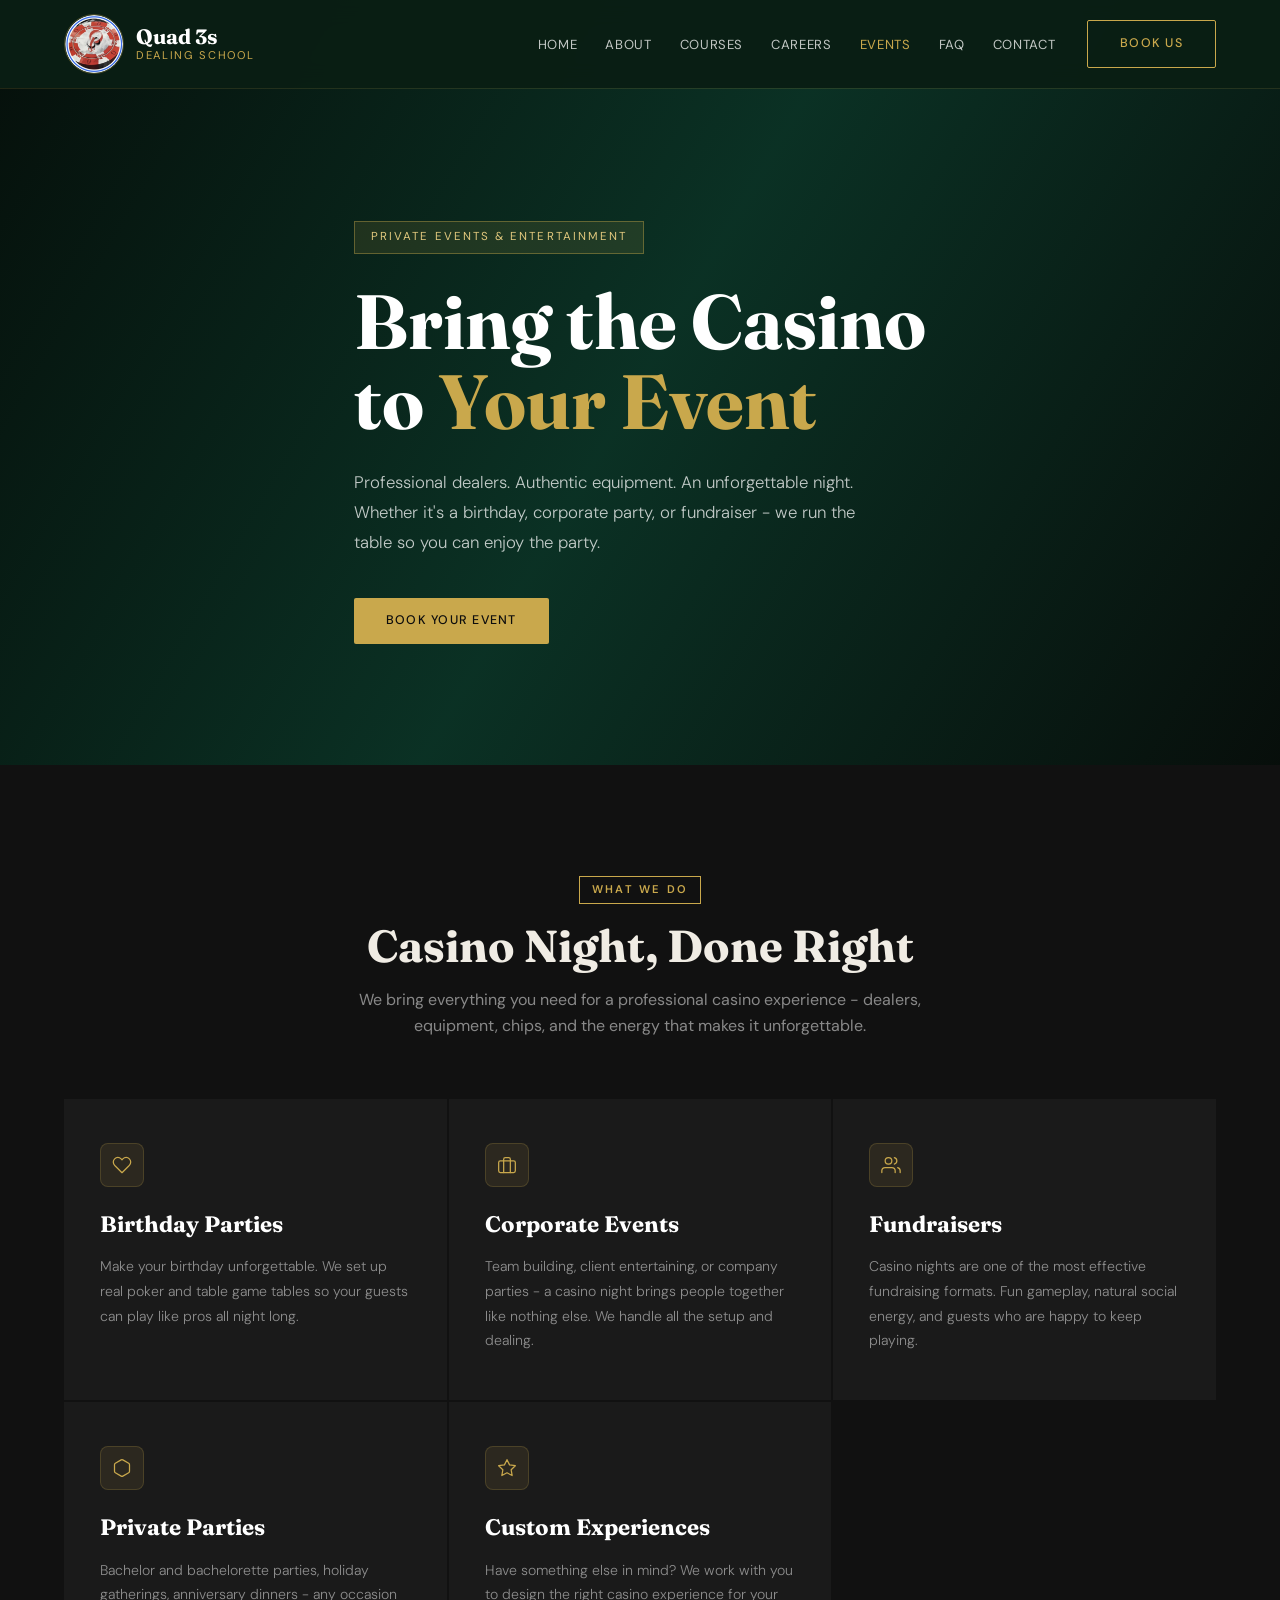
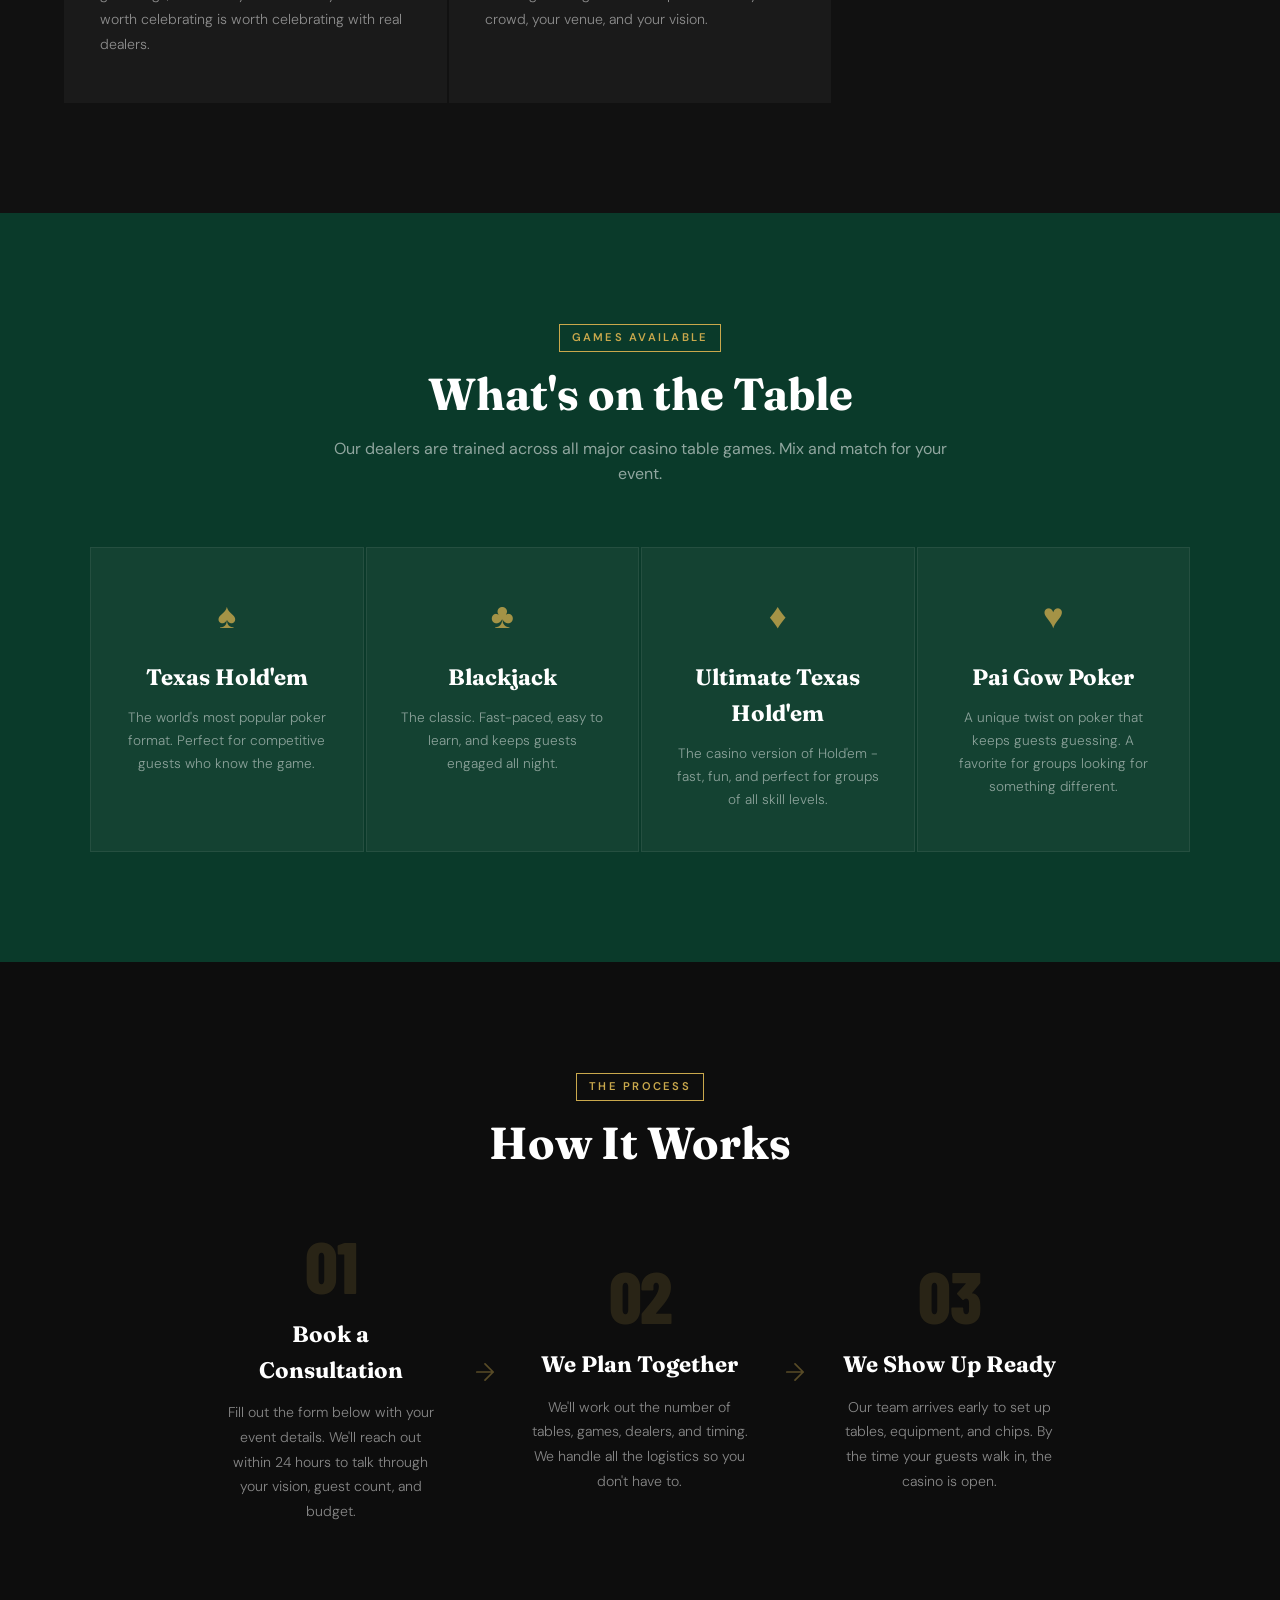
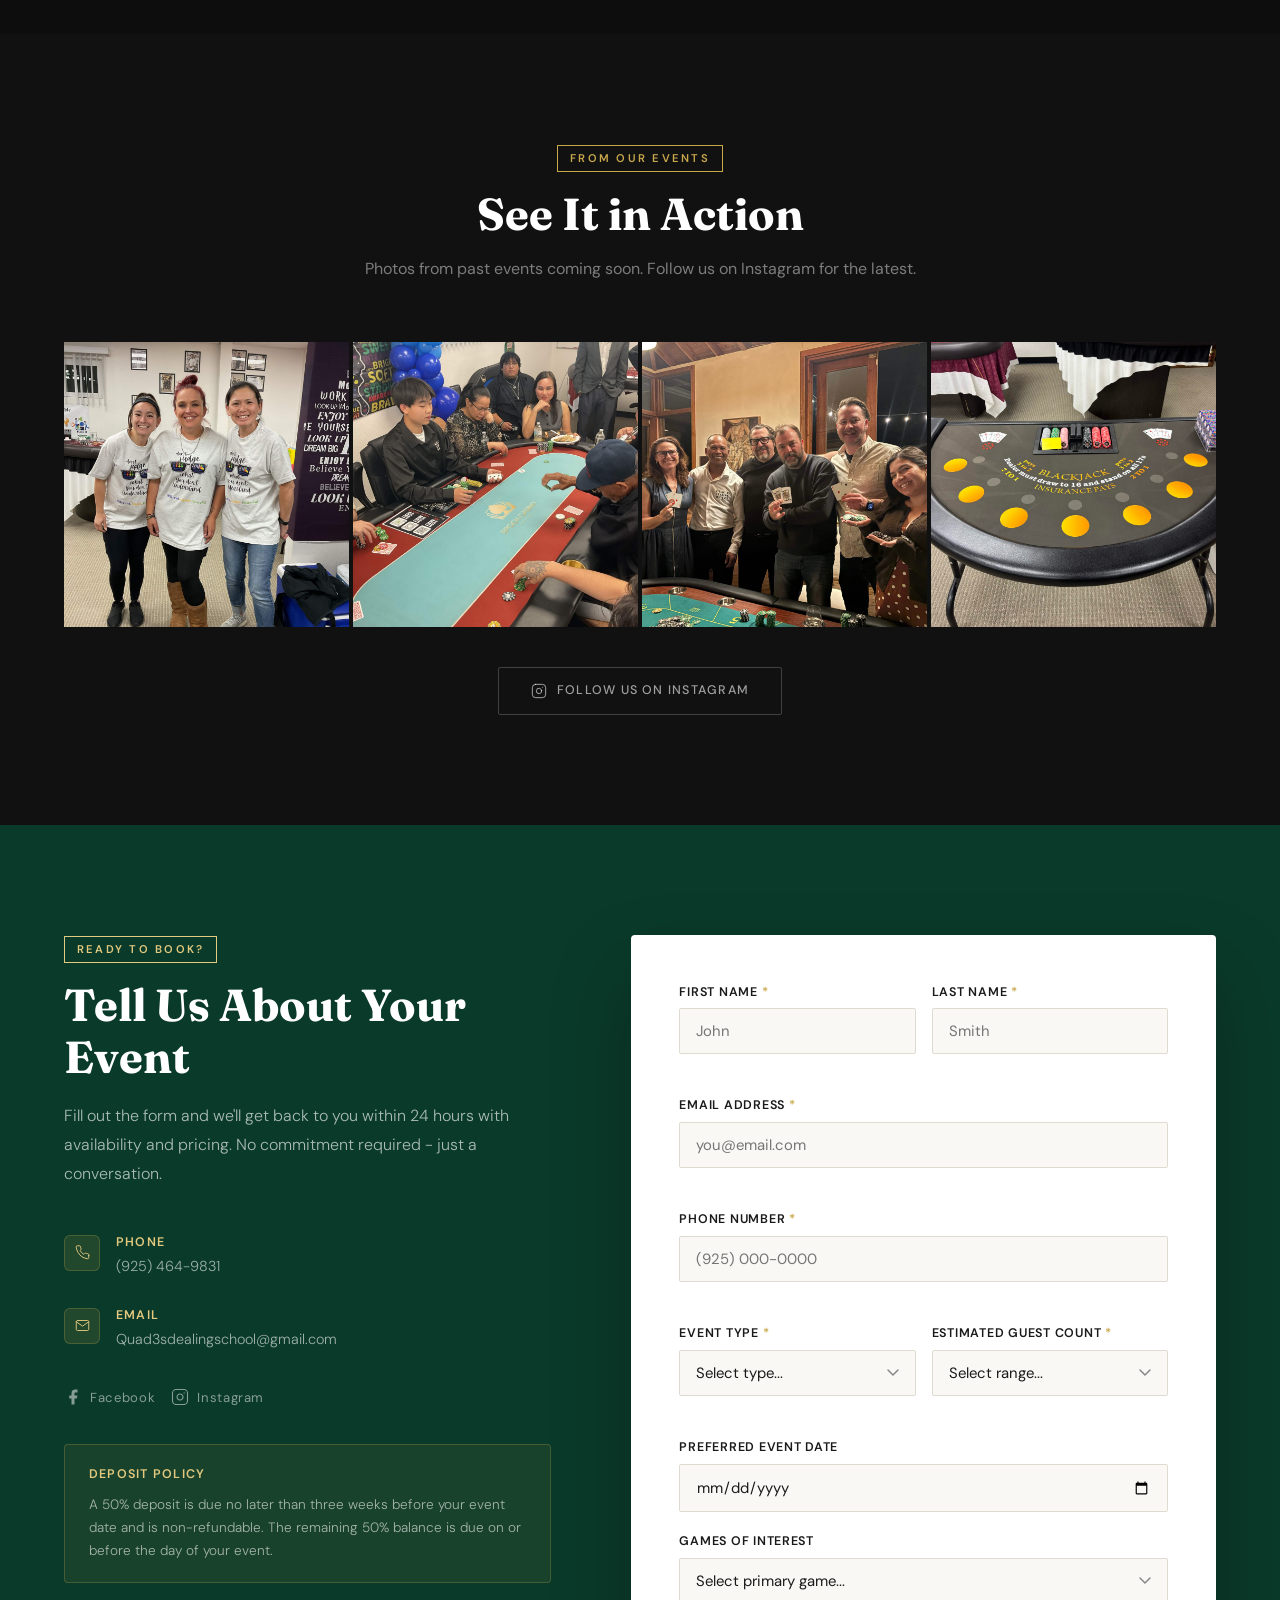
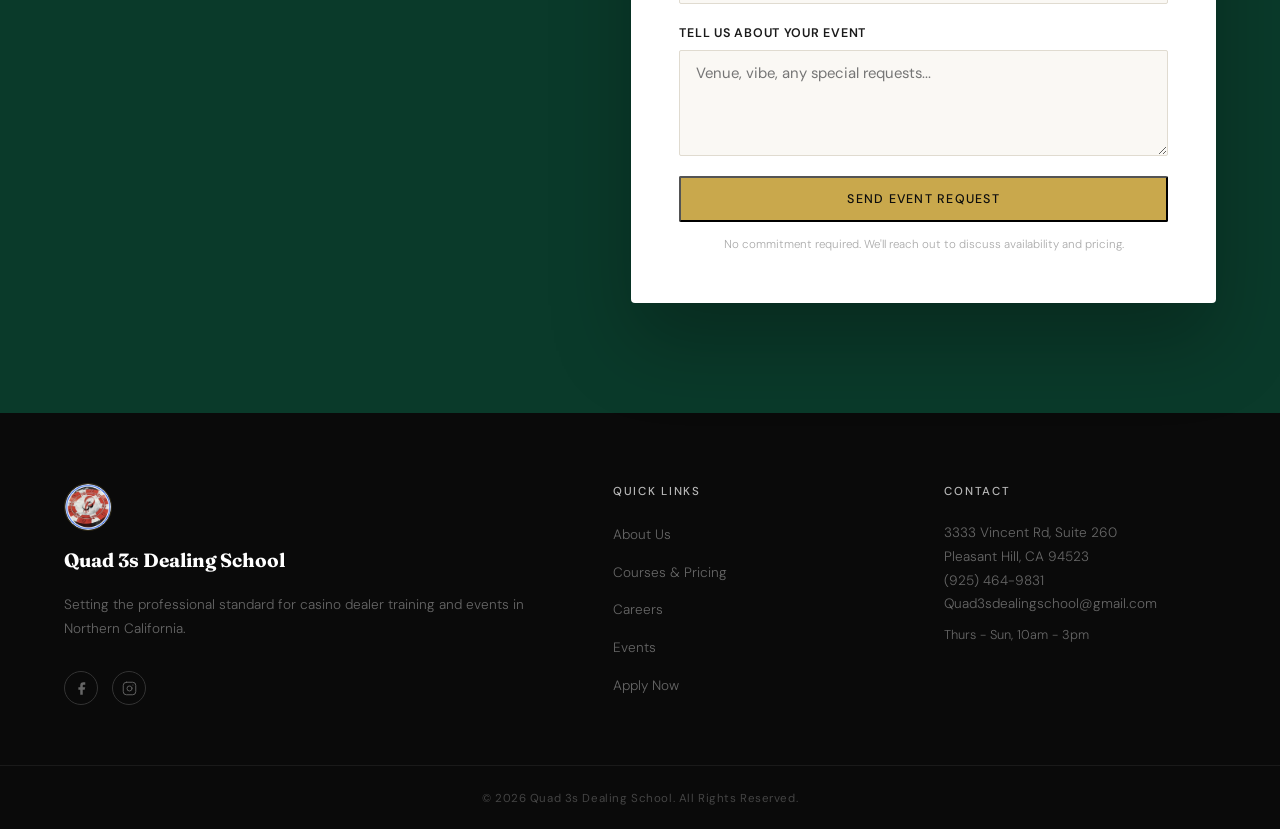
==== commit 3dd009d9: "Add files via upload" ====
--- a/quad3s-events.html
+++ b/quad3s-events.html
@@ -9,7 +9,7 @@
     <link rel="stylesheet" href="quad3s-events.css">
     <link rel="preconnect" href="https://fonts.googleapis.com">
     <link rel="preconnect" href="https://fonts.gstatic.com" crossorigin>
-    <link href="https://fonts.googleapis.com/css2?family=Cormorant+Garamond:wght@400;600;700&family=DM+Sans:wght@300;400;500;600&family=Barlow+Condensed:wght@700;800&display=swap" rel="stylesheet">
+    <link href="https://fonts.googleapis.com/css2?family=Fraunces:wght@400;600;700&family=DM+Sans:wght@300;400;500;600&family=Barlow+Condensed:wght@700;800&display=swap" rel="stylesheet">
 </head>
 <body class="events-page">
 
@@ -92,13 +92,6 @@
                 </div>
                 <div class="offer-card">
                     <div class="offer-icon">
-                        <svg viewBox="0 0 24 24" fill="none" stroke="currentColor" stroke-width="1.5" stroke-linecap="round" stroke-linejoin="round"><circle cx="12" cy="12" r="10"/><path d="M12 8v4l3 3"/></svg>
-                    </div>
-                    <h3>Cruise &amp; Travel Events</h3>
-                    <p>Our dealers are available for cruise ships, destination events, and travel engagements. We go where the party is.</p>
-                </div>
-                <div class="offer-card">
-                    <div class="offer-icon">
                         <svg viewBox="0 0 24 24" fill="none" stroke="currentColor" stroke-width="1.5" stroke-linecap="round" stroke-linejoin="round"><polygon points="12 2 15.09 8.26 22 9.27 17 14.14 18.18 21.02 12 17.77 5.82 21.02 7 14.14 2 9.27 8.91 8.26 12 2"/></svg>
                     </div>
                     <h3>Custom Experiences</h3>
@@ -131,6 +124,11 @@
                     <span class="game-suit">♦</span>
                     <h3>Ultimate Texas Hold'em</h3>
                     <p>The casino version of Hold'em - fast, fun, and perfect for groups of all skill levels.</p>
+                </div>
+                <div class="game-item">
+                    <span class="game-suit">♥</span>
+                    <h3>Pai Gow Poker</h3>
+                    <p>A unique twist on poker that keeps guests guessing. A favorite for groups looking for something different.</p>
                 </div>
             </div>
         </div>
@@ -237,6 +235,10 @@
                             <svg viewBox="0 0 24 24" fill="none" stroke="currentColor" stroke-width="1.5" stroke-linecap="round" stroke-linejoin="round"><rect x="2" y="2" width="20" height="20" rx="5" ry="5"/><path d="M16 11.37A4 4 0 1 1 12.63 8 4 4 0 0 1 16 11.37z"/><line x1="17.5" y1="6.5" x2="17.51" y2="6.5"/></svg>
                             Instagram
                         </a>
+                    </div>
+                    <div class="deposit-policy">
+                        <strong>Deposit Policy</strong>
+                        <p>A 50% deposit is due no later than three weeks before your event date and is non-refundable. The remaining 50% balance is due on or before the day of your event.</p>
                     </div>
                 </div>
                 <div class="apply-form-wrap">
@@ -306,6 +308,7 @@
                                     <option value="holdem">Texas Hold'em</option>
                                     <option value="blackjack">Blackjack</option>
                                     <option value="ultimate">Ultimate Texas Hold'em</option>
+                                    <option value="paigow">Pai Gow Poker</option>
                                     <option value="mix">Mixed / Multiple Games</option>
                                     <option value="unsure">Not Sure Yet</option>
                                 </select>
--- a/quad3s-events.css
+++ b/quad3s-events.css
@@ -30,7 +30,7 @@
     display: flex;
     align-items: center;
     position: relative;
-    background-image: url('https://images.unsplash.com/photo-1517232115160-ff93364542dd?q=80&w=2070&auto=format&fit=crop');
+    background-image: url('https://images.unsplash.com/photo-1596451190630-186aff535bf2?fm=jpg&q=80&w=2070&auto=format&fit=crop');
     background-size: cover;
     background-position: center top;
     padding-top: 100px;
@@ -168,9 +168,9 @@
 
 .games-grid {
     display: grid;
-    grid-template-columns: repeat(3, 1fr);
+    grid-template-columns: repeat(4, 1fr);
     gap: 2px;
-    max-width: 900px;
+    max-width: 1100px;
     margin: 0 auto;
 }
 
@@ -393,6 +393,31 @@
     font-weight: 300;
 }
 
+.deposit-policy {
+    margin-top: 36px;
+    padding: 20px 24px;
+    background: rgba(201,168,76,0.08);
+    border: 1px solid rgba(201,168,76,0.25);
+    border-radius: 4px;
+}
+
+.deposit-policy strong {
+    display: block;
+    font-size: 0.78rem;
+    font-weight: 600;
+    letter-spacing: 0.1em;
+    text-transform: uppercase;
+    color: var(--gold-light);
+    margin-bottom: 8px;
+}
+
+.deposit-policy p {
+    font-size: 0.85rem;
+    color: rgba(255,255,255,0.6);
+    line-height: 1.7;
+    font-weight: 300;
+}
+
 /* --- Mobile Responsive --- */
 @media (max-width: 900px) {
     .events-offer-grid { grid-template-columns: repeat(2, 1fr); }
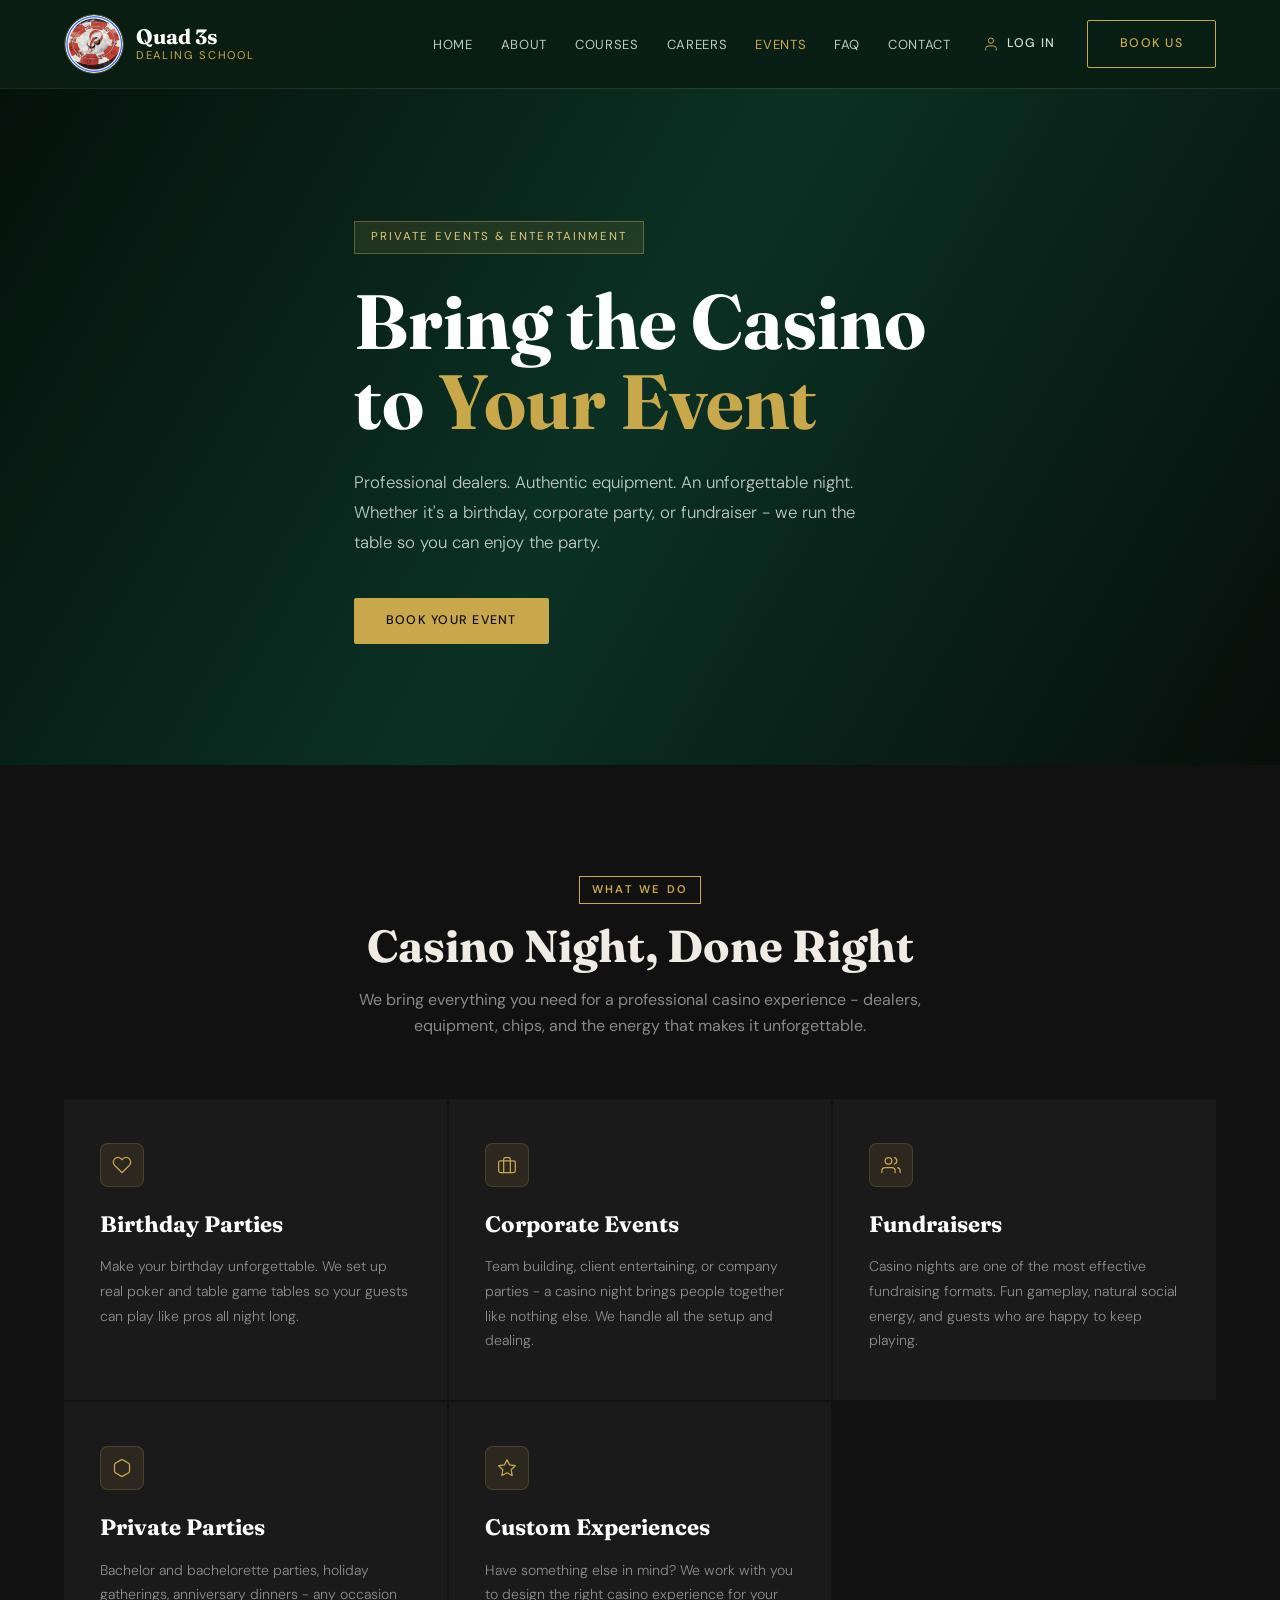
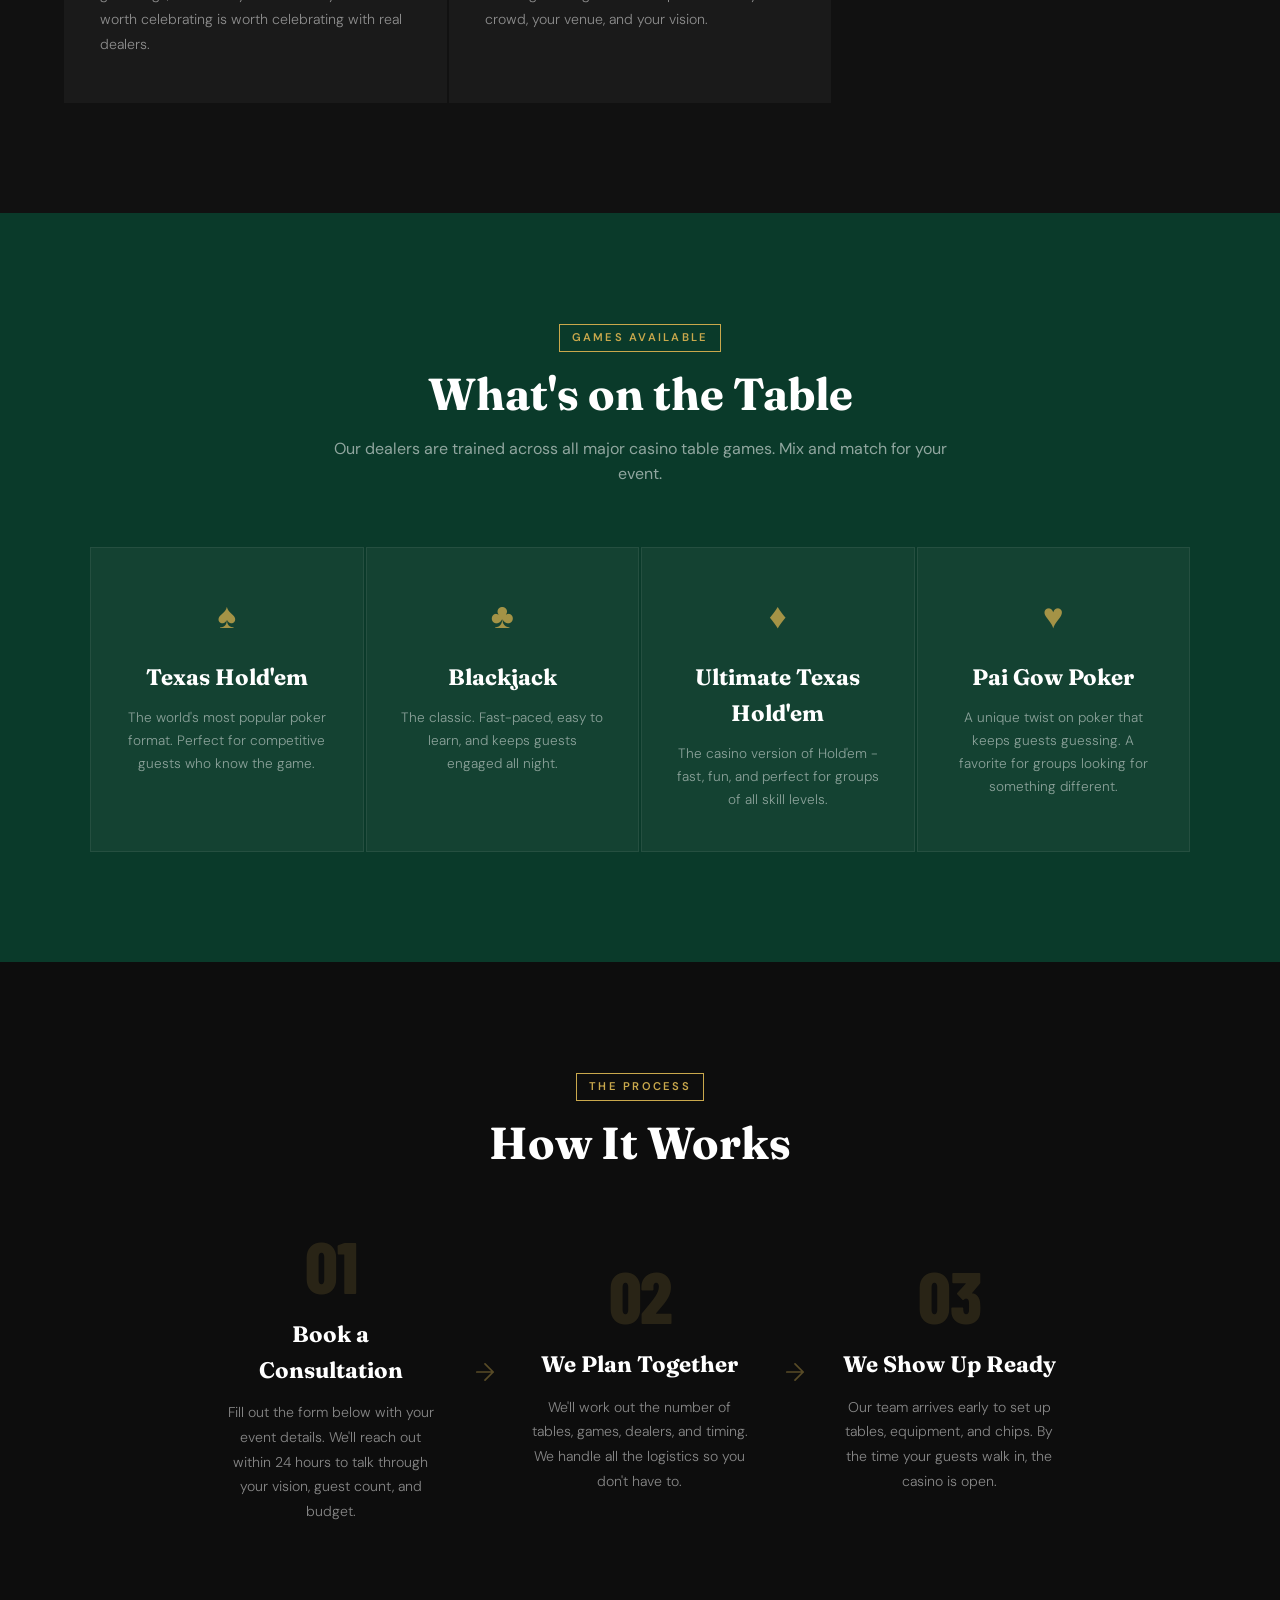
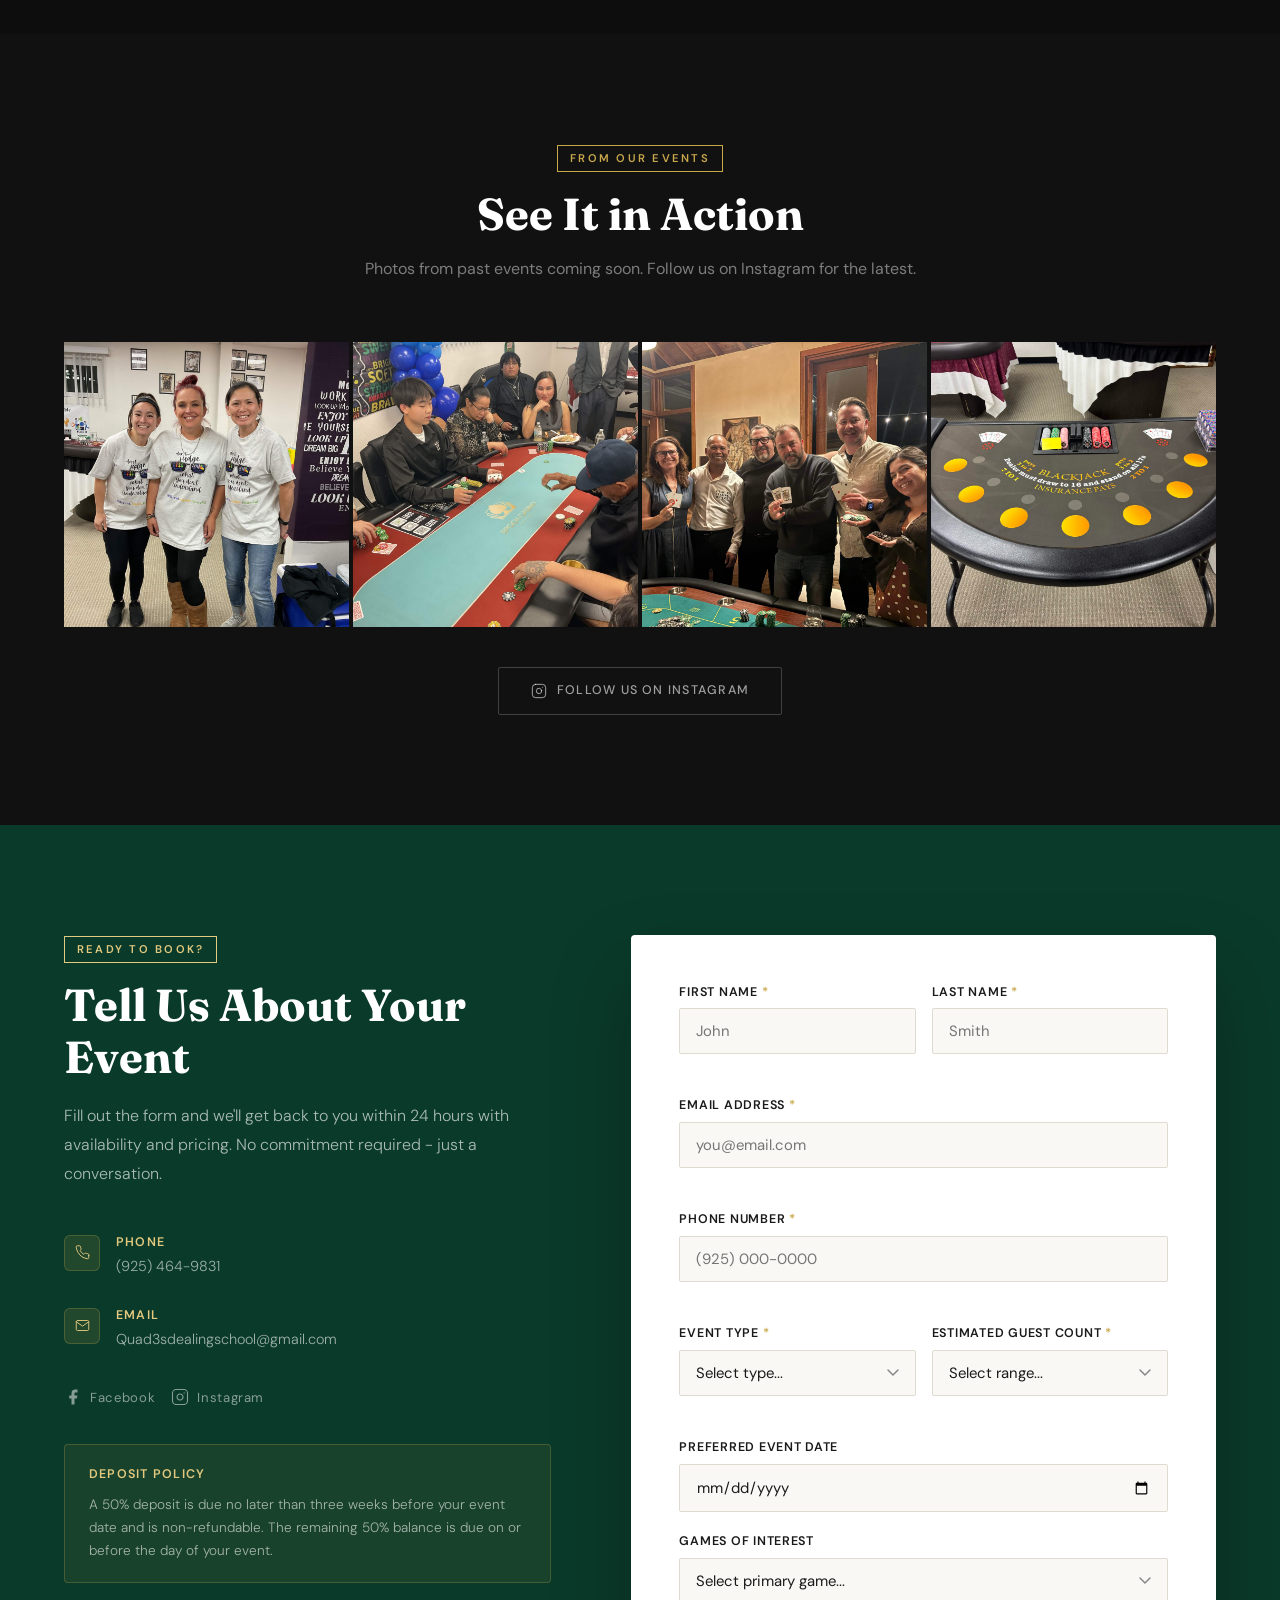
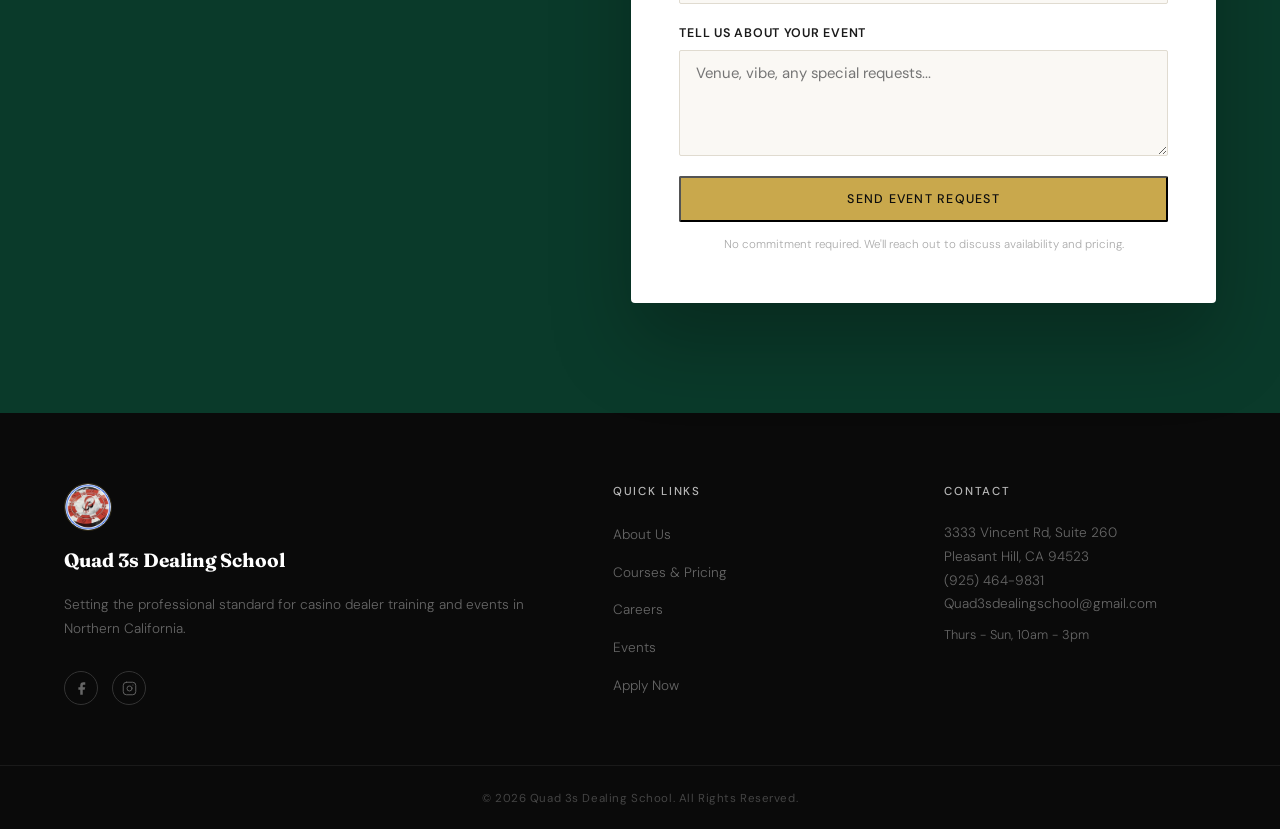
==== commit 846ee9c3: "Add files via upload" ====
--- a/quad3s-events.html
+++ b/quad3s-events.html
@@ -17,20 +17,22 @@
     <nav id="navbar" class="scrolled">
         <div class="container nav-container">
             <div class="logo">
-                <a href="quad3s.html">
+                <a href="index.html">
                     <img src="logo.png" alt="Quad 3s Dealing School Logo" width="60" height="60">
                     <span class="logo-text">Quad 3s<span class="logo-sub">Dealing School</span></span>
                 </a>
             </div>
             <ul class="nav-links">
-                <li><a href="quad3s.html">Home</a></li>
-                <li><a href="quad3s.html#about">About</a></li>
-                <li><a href="quad3s.html#courses">Courses</a></li>
-                <li><a href="quad3s.html#careers">Careers</a></li>
+                <li><a href="index.html">Home</a></li>
+                <li><a href="index.html#about">About</a></li>
+                <li><a href="index.html#courses">Courses</a></li>
+                <li><a href="index.html#careers">Careers</a></li>
                 <li><a href="quad3s-events.html" class="active">Events</a></li>
-                <li><a href="quad3s.html#faq">FAQ</a></li>
-                <li><a href="quad3s.html#contact">Contact</a></li>
+                <li><a href="index.html#faq">FAQ</a></li>
+                <li><a href="index.html#contact">Contact</a></li>
+                <li class="nav-login-item" id="navLoginItem"><a href="quad3s-course.html#login">Student Log In</a></li>
             </ul>
+            <div class="nav-account" id="navAccount"></div>
             <div class="nav-cta">
                 <a href="#book" class="btn btn-outline">Book Us</a>
             </div>
@@ -349,11 +351,11 @@
             <div class="footer-col">
                 <h4>Quick Links</h4>
                 <ul>
-                    <li><a href="quad3s.html#about">About Us</a></li>
-                    <li><a href="quad3s.html#courses">Courses &amp; Pricing</a></li>
-                    <li><a href="quad3s.html#careers">Careers</a></li>
+                    <li><a href="index.html#about">About Us</a></li>
+                    <li><a href="index.html#courses">Courses &amp; Pricing</a></li>
+                    <li><a href="index.html#careers">Careers</a></li>
                     <li><a href="quad3s-events.html">Events</a></li>
-                    <li><a href="quad3s.html#apply">Apply Now</a></li>
+                    <li><a href="index.html#apply">Apply Now</a></li>
                 </ul>
             </div>
             <div class="footer-col">
@@ -370,5 +372,6 @@
     </footer>
 
     <script src="quad3s-events.js"></script>
+    <script src="quad3s-account.js"></script>
 </body>
 </html>
--- a/quad3s.css
+++ b/quad3s.css
@@ -1391,25 +1391,45 @@
 
 @media (max-width: 768px) {
     .nav-links { display: none; }
-    .menu-toggle { display: block; cursor: pointer; }
+    .nav-container { gap: 10px; }
+    .nav-cta .btn {
+        padding: 8px 14px;
+        font-size: 0.68rem;
+        letter-spacing: 0.05em;
+    }
+    .menu-toggle {
+        display: block;
+        cursor: pointer;
+        flex-shrink: 0;
+    }
     .bar {
         display: block;
-        width: 24px;
+        width: 22px;
         height: 2px;
         background-color: rgba(255,255,255,0.8);
         margin: 5px auto;
         transition: 0.3s;
     }
+    .logo {
+        flex-shrink: 1;
+        min-width: 0;
+    }
+    .logo img {
+        width: 44px;
+        height: 44px;
+        flex-shrink: 0;
+    }
     .logo-text {
         flex-direction: row;
         align-items: center;
         gap: 6px;
-        font-size: 1.1rem;
+        font-size: 0.95rem;
+        white-space: nowrap;
     }
     .logo-sub {
-        font-size: 0.75rem;
+        font-size: 0.68rem;
         font-weight: 700;
-        letter-spacing: 0.1em;
+        letter-spacing: 0.08em;
     }
     .faq-question {
         font-size: 0.88rem;
@@ -1426,7 +1446,144 @@
     .form-row { grid-template-columns: 1fr; }
 }
 
+@media (max-width: 400px) {
+    .nav-cta { display: none; }
+}
+
 @media (max-width: 480px) {
     .hero-content h1 { font-size: 2rem; }
     .section-header h2 { font-size: 2rem; }
 }
+
+
+/* ===========================
+   ACCOUNT MENU (shared: Home, Events, Student Portal)
+   =========================== */
+.nav-account { display: flex; align-items: center; }
+
+.nav-login {
+    display: inline-flex;
+    align-items: center;
+    gap: 8px;
+    color: rgba(255,255,255,0.85);
+    font-size: 0.78rem;
+    font-weight: 500;
+    letter-spacing: 0.1em;
+    text-transform: uppercase;
+    white-space: nowrap;
+}
+.nav-login svg { width: 16px; height: 16px; color: var(--gold); }
+.nav-login:hover { color: var(--gold); }
+
+.nav-links .nav-login-item { display: none; }
+
+.user-menu { position: relative; }
+
+.user-chip {
+    display: flex;
+    align-items: center;
+    gap: 10px;
+    background: rgba(255,255,255,0.06);
+    border: 1px solid rgba(201,168,76,0.25);
+    color: #fff;
+    padding: 5px 12px 5px 5px;
+    border-radius: 40px;
+    cursor: pointer;
+    font-family: var(--font-body);
+    font-size: 0.85rem;
+    transition: background 0.2s ease, border-color 0.2s ease;
+}
+.user-chip:hover { background: rgba(255,255,255,0.1); border-color: var(--gold); }
+.user-chip svg { width: 14px; height: 14px; opacity: 0.6; }
+
+.avatar {
+    width: 30px;
+    height: 30px;
+    border-radius: 50%;
+    background: var(--gold);
+    color: #0d0d0d;
+    display: flex;
+    align-items: center;
+    justify-content: center;
+    font-weight: 600;
+    font-size: 0.72rem;
+    letter-spacing: 0.04em;
+}
+
+.user-dropdown {
+    position: absolute;
+    right: 0;
+    top: calc(100% + 10px);
+    background: #fff;
+    border-radius: 6px;
+    box-shadow: 0 20px 50px rgba(0,0,0,0.25);
+    min-width: 180px;
+    padding: 8px;
+    display: flex;
+    flex-direction: column;
+    opacity: 0;
+    transform: translateY(-6px);
+    pointer-events: none;
+    transition: opacity 0.2s ease, transform 0.2s ease;
+}
+.user-menu.open .user-dropdown {
+    opacity: 1;
+    transform: translateY(0);
+    pointer-events: auto;
+}
+.user-dropdown a,
+.user-dropdown button {
+    padding: 10px 12px;
+    border-radius: 4px;
+    font-size: 0.88rem;
+    color: var(--text-dark);
+    text-align: left;
+    background: none;
+    border: none;
+    font-family: var(--font-body);
+    cursor: pointer;
+}
+.user-dropdown a:hover,
+.user-dropdown button:hover { background: #f5f2ed; }
+.user-dropdown button { color: #c0392b; border-top: 1px solid #e8e3d8; margin-top: 4px; padding-top: 12px; }
+.user-dropdown-head {
+    padding: 8px 12px 10px;
+    border-bottom: 1px solid #e8e3d8;
+    margin-bottom: 4px;
+    display: flex;
+    flex-direction: column;
+    gap: 2px;
+}
+.user-dropdown-head strong { font-size: 0.9rem; color: var(--text-dark); }
+.user-dropdown-head span { font-size: 0.75rem; color: #999; word-break: break-all; }
+.user-menu.hidden { display: none; }
+
+@media (max-width: 768px) {
+    .nav-account .nav-login { display: none; }
+    .nav-links .nav-login-item { display: block; }
+    .nav-links .nav-login-item a { color: var(--gold); }
+    .user-name { display: none; }
+    .user-chip { padding: 4px 8px 4px 4px; gap: 6px; }
+}
+
+
+/* --- Mobile menu (open state toggled by .open) --- */
+@media (max-width: 768px) {
+    .nav-links.open {
+        display: flex;
+        flex-direction: column;
+        position: absolute;
+        top: 70px;
+        left: 0;
+        width: 100%;
+        background-color: rgba(10,30,20,0.98);
+        padding: 24px 24px 32px;
+        gap: 20px;
+        backdrop-filter: blur(12px);
+        z-index: 999;
+        animation: fadeEffect 0.25s ease;
+    }
+    .menu-toggle.open .bar:nth-child(1) { transform: translateY(7px) rotate(45deg); }
+    .menu-toggle.open .bar:nth-child(2) { opacity: 0; }
+    .menu-toggle.open .bar:nth-child(3) { transform: translateY(-7px) rotate(-45deg); }
+}
